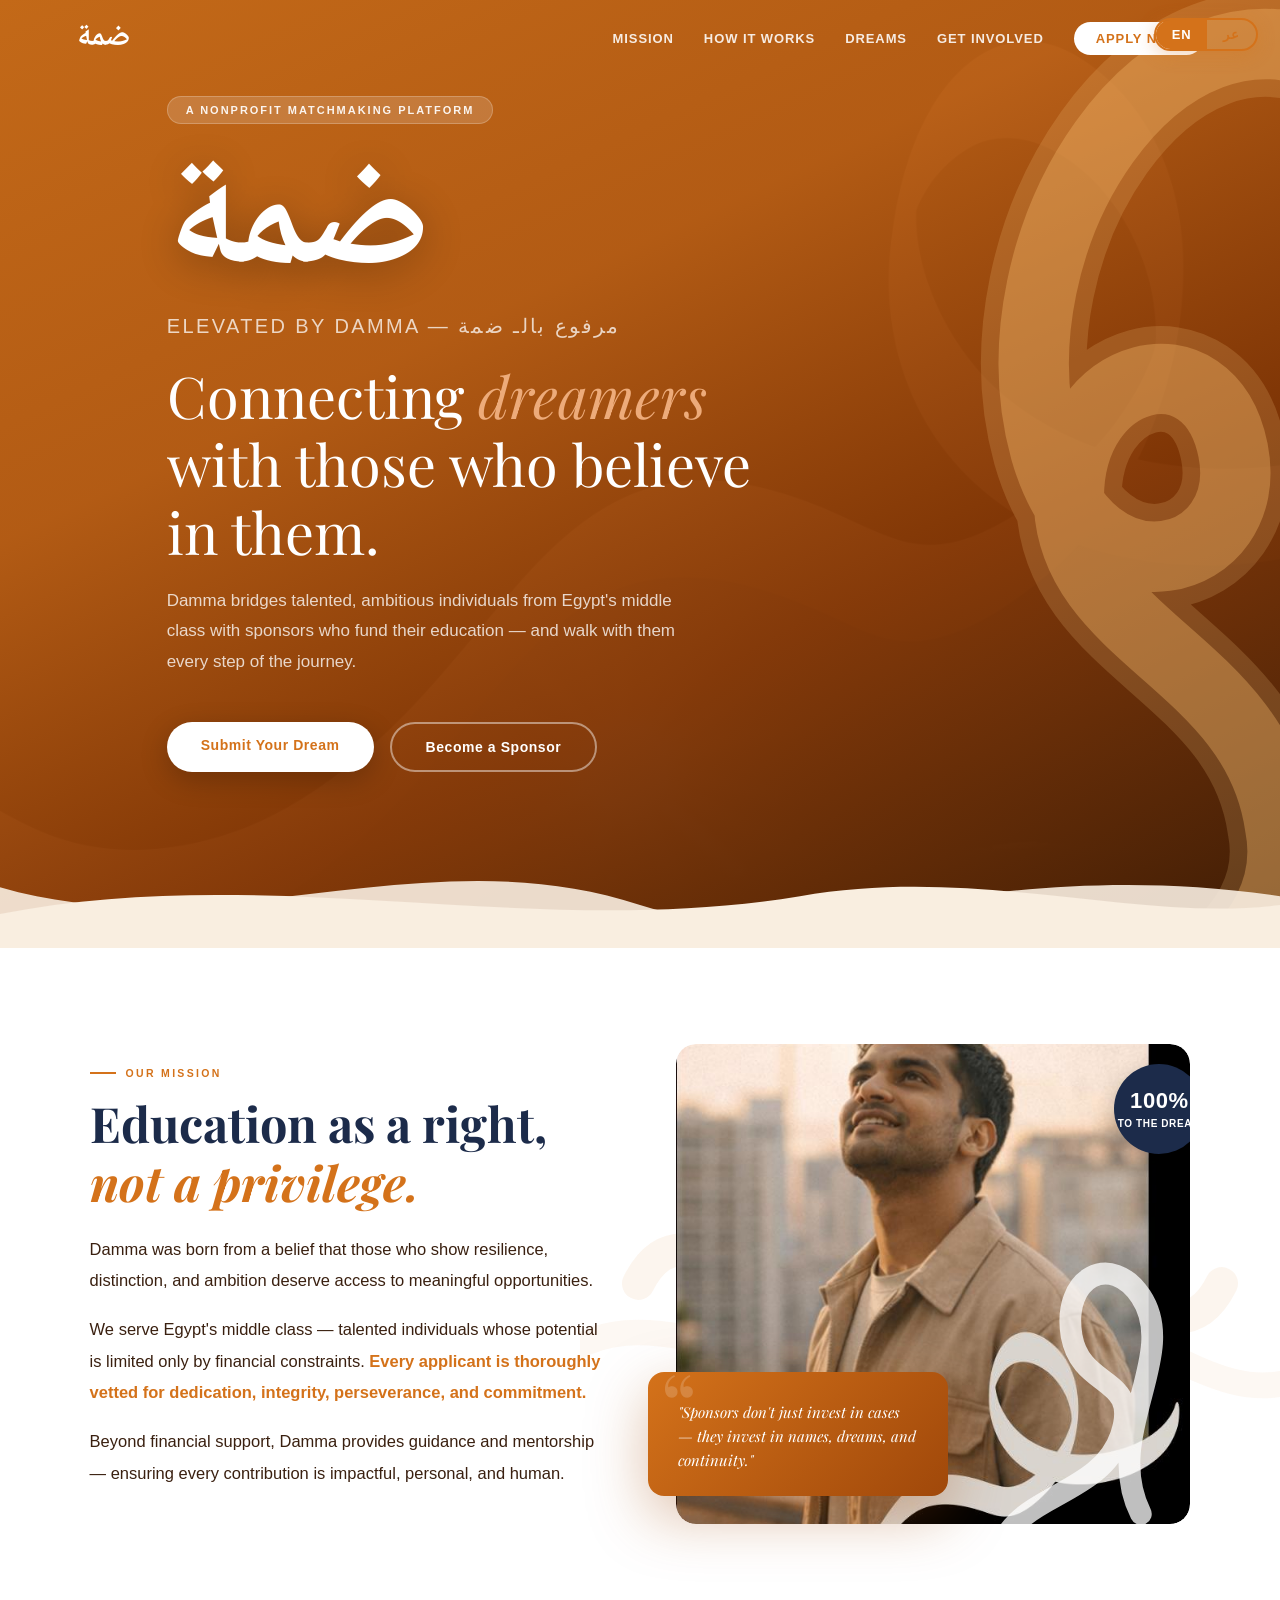
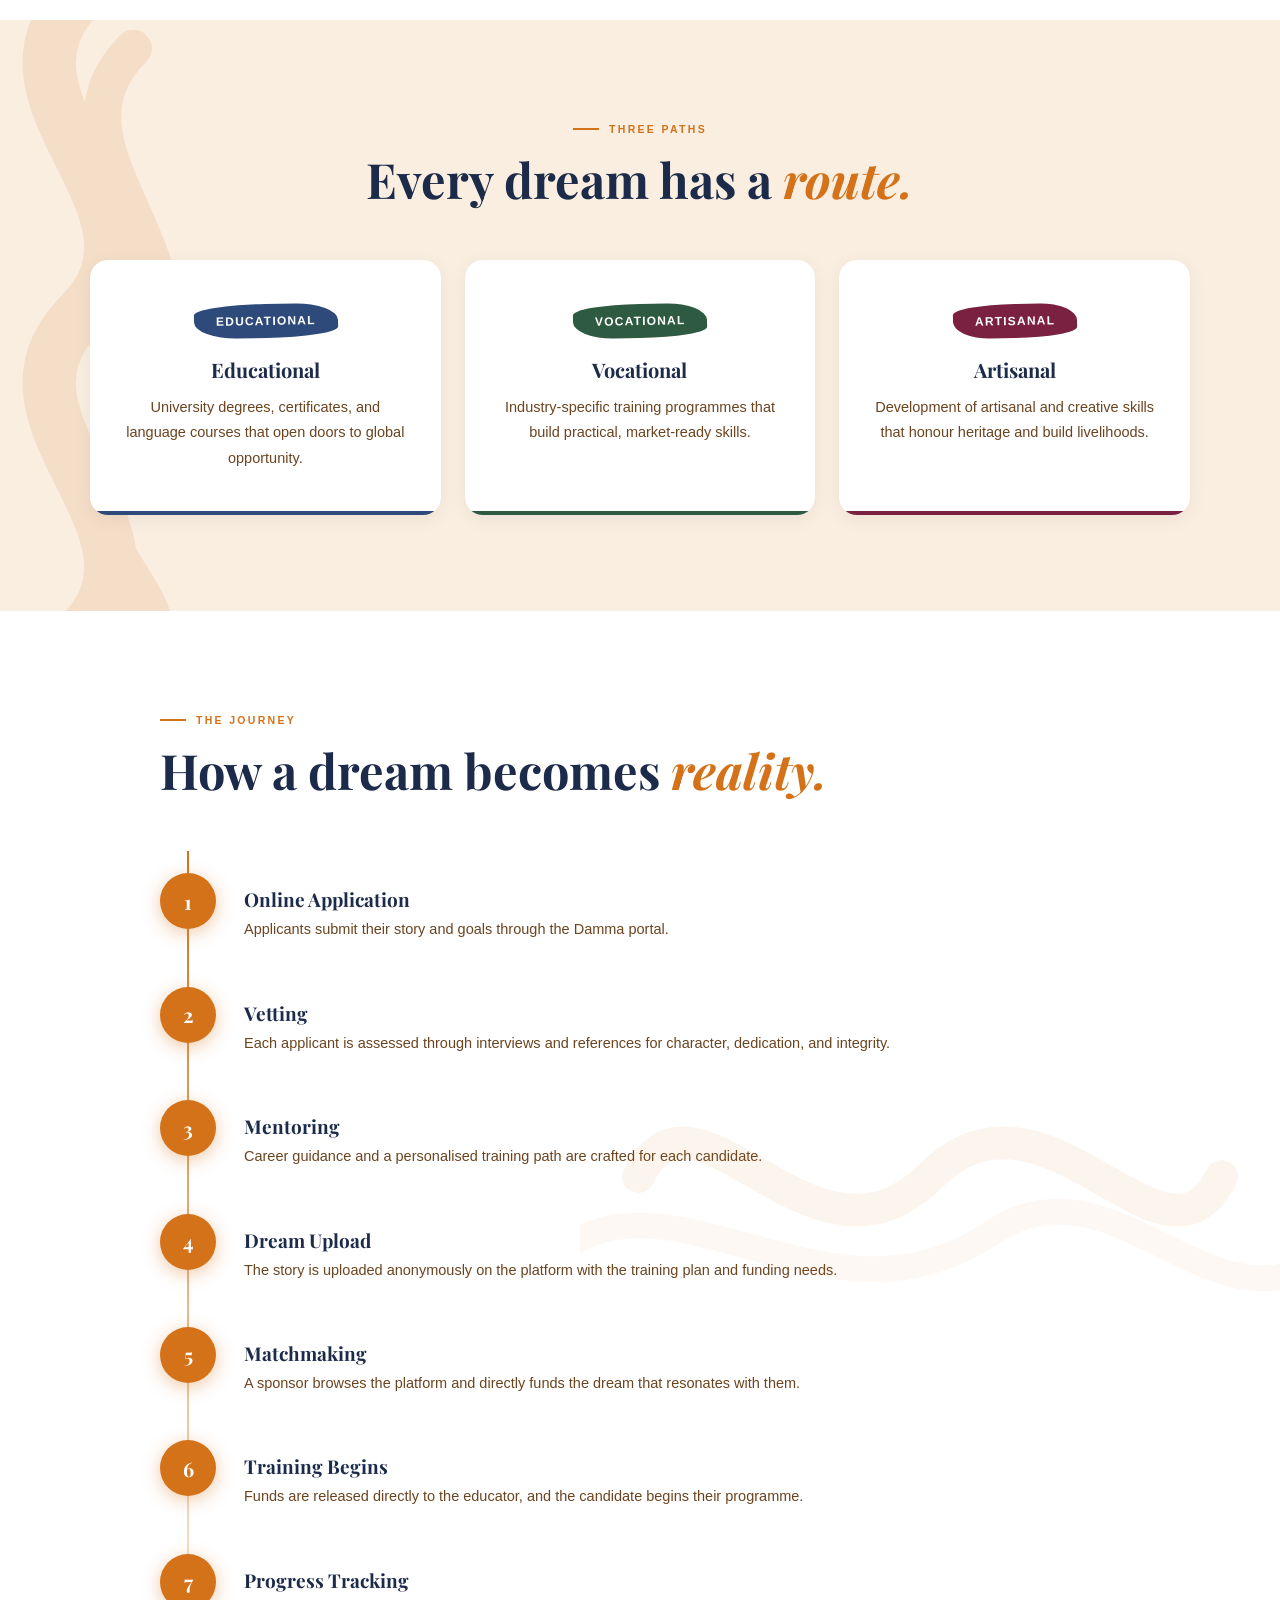
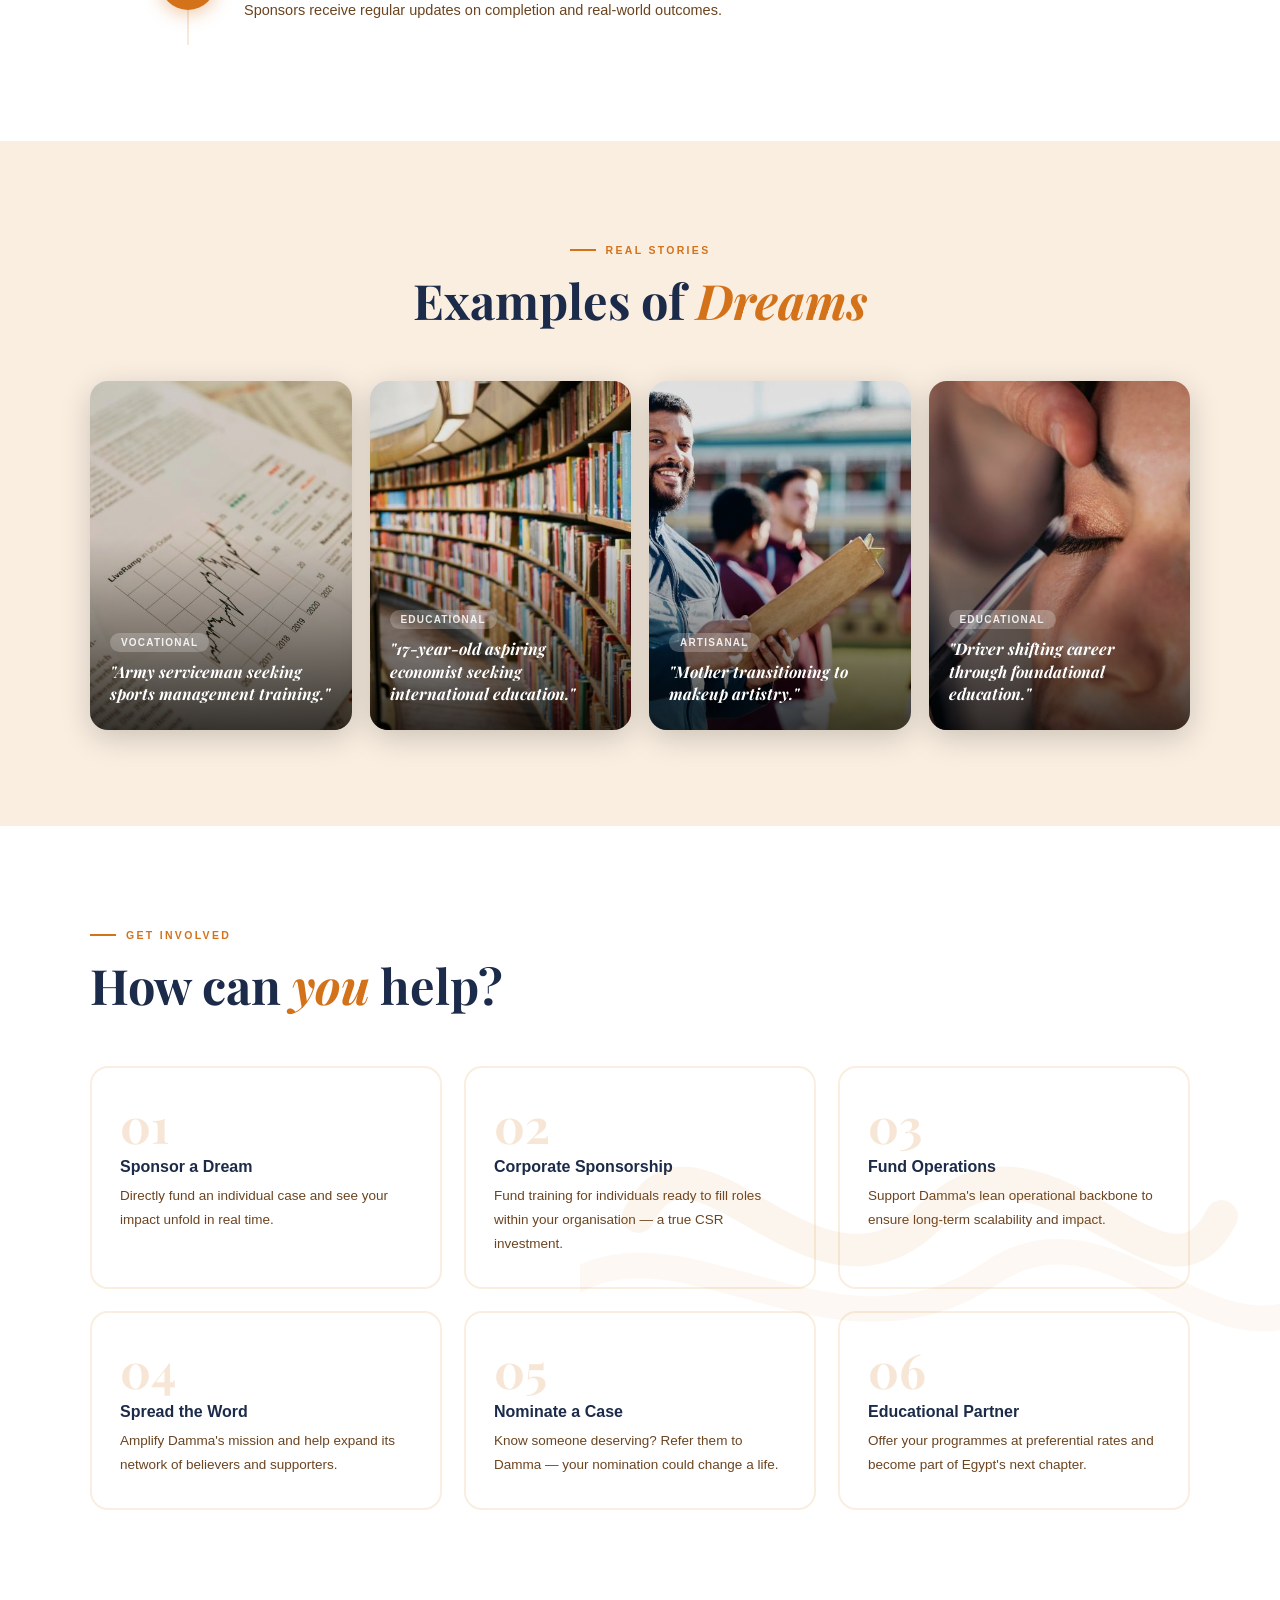
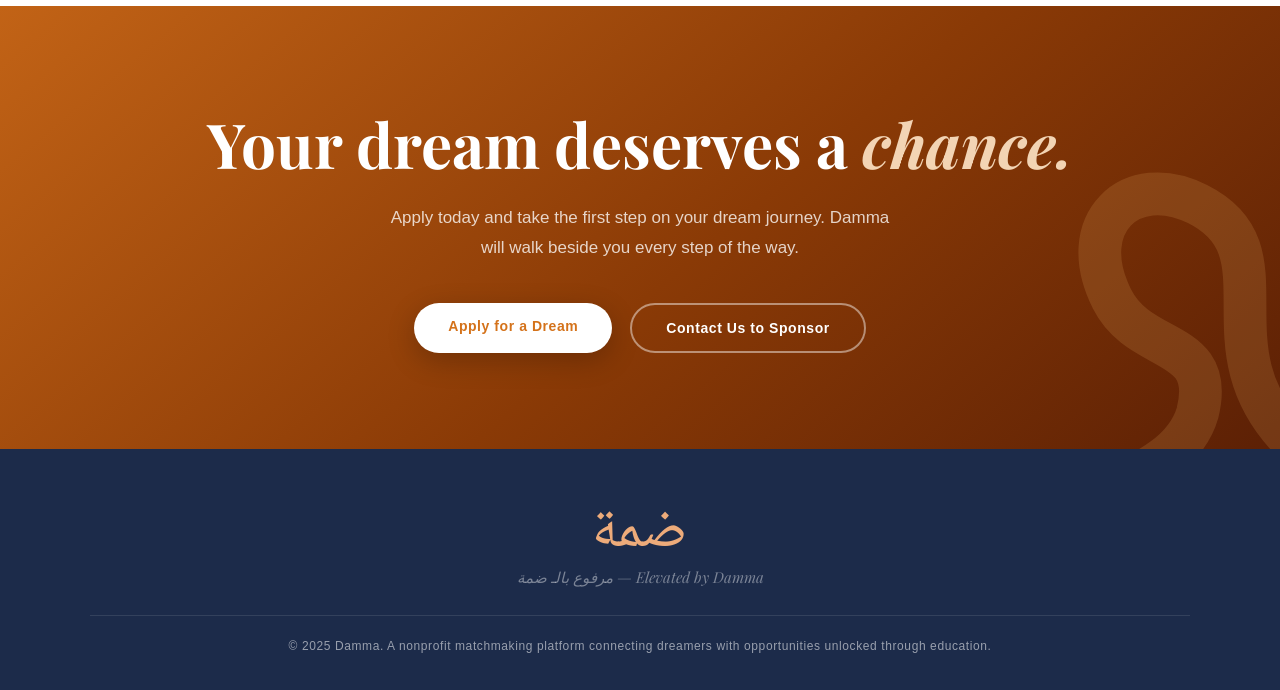
==== index.html @ e9fe511a "draft static website" ====
<!DOCTYPE html>
<html lang="en" dir="ltr">
<head>
<meta charset="UTF-8">
<meta name="viewport" content="width=device-width, initial-scale=1.0">
<title>Damma | ضمة</title>
<link rel="preconnect" href="https://fonts.googleapis.com">
<link href="https://fonts.googleapis.com/css2?family=Candara:wght@400;700&family=Corbel:wght@300;400;700&family=Noto+Naskh+Arabic:wght@400;600;700&family=Playfair+Display:ital,wght@0,400;0,700;1,400&display=swap" rel="stylesheet">
<style>
/* ── BRAND TOKENS ── */
:root {
  --orange:        #D4721A;
  --orange-mid:    #C26316;
  --orange-deep:   #A0480A;
  --orange-light:  #E8956A;
  --orange-tint:   #EDAB7A;
  --cream-bg:      #F9EEE0;   /* exact deck interior bg */
  --cream-light:   #FDF6EC;
  --navy:          #1C2B4A;
  --brown-dark:    #5C2D0A;
  --text-dark:     #3A2010;
  --text-mid:      #6B4420;
  --text-light:    #A07050;
  --white:         #FFFFFF;
  --squiggle-bg:   rgba(212,114,26,0.13);
}

* { margin:0; padding:0; box-sizing:border-box; }
html { scroll-behavior:smooth; }

body {
  font-family: 'Corbel', 'Segoe UI', sans-serif;
  background: var(--cream-bg);
  color: var(--text-dark);
  overflow-x: hidden;
}
body.ar { font-family: 'Noto Naskh Arabic', serif; direction: rtl; }

/* ── SCROLL BAR ── */
.scroll-bar {
  position:fixed; top:0; left:0; height:3px;
  background: var(--orange); z-index:9999; transition:width .1s;
}

/* ── LANG TOGGLE ── */
.lang-toggle {
  position:fixed; top:18px; right:22px; z-index:1000;
  display:flex; border-radius:30px; overflow:hidden;
  border:2px solid var(--orange);
  box-shadow:0 4px 18px rgba(212,114,26,.3);
}
.lang-toggle button {
  padding:7px 16px; border:none; background:transparent;
  color:var(--orange); font-family:'Corbel',sans-serif;
  font-size:13px; font-weight:700; cursor:pointer; transition:all .25s;
  letter-spacing:.06em;
}
.lang-toggle button.active { background:var(--orange); color:#fff; }

/* ── NAV ── */
nav {
  position:fixed; top:0; left:0; right:0; z-index:900;
  padding:22px 6%; display:flex; align-items:center;
  justify-content:space-between; transition:all .4s;
}
nav.scrolled {
  background:rgba(249,238,224,.96); backdrop-filter:blur(12px);
  box-shadow:0 2px 28px rgba(212,114,26,.14); padding:13px 6%;
}
.nav-logo {
  font-family:'Noto Naskh Arabic', serif;
  font-size:32px; font-weight:700;
  color:#fff; text-decoration:none; transition:color .35s; line-height:1;
}
nav.scrolled .nav-logo { color:var(--orange); }
.nav-links { display:flex; gap:30px; list-style:none; align-items:center; }
.nav-links a {
  color:rgba(255,255,255,.88); text-decoration:none;
  font-size:13px; font-weight:700; letter-spacing:.07em;
  text-transform:uppercase; transition:color .25s;
  font-family:'Corbel', sans-serif;
}
nav.scrolled .nav-links a { color:var(--text-dark); }
.nav-links a:hover { color:var(--orange-tint); }
nav.scrolled .nav-links a:hover { color:var(--orange); }
.nav-cta {
  background:#fff !important; color:var(--orange) !important;
  padding:9px 22px; border-radius:30px; font-weight:700 !important;
}
.nav-cta:hover, nav.scrolled .nav-cta {
  background:var(--orange) !important; color:#fff !important;
}

/* ── HERO ── */
.hero {
  min-height:100vh; position:relative;
  display:flex; align-items:center; overflow:hidden;
}
.hero-bg {
  position:absolute; inset:0;
  background-size:cover; background-position:center;
  filter:brightness(.35) saturate(.6);
}
/* The big orange overlay matching slide 1 */
.hero-orange-wash {
  position:absolute; inset:0;
  background:linear-gradient(155deg, #D4721A 0%, #C26316 35%, #8A3A06 65%, #3D1A02 100%);
  opacity:.92;
}
/* Squiggle SVG overlay top-right like deck slide 1 */
.hero-squiggle {
  position:absolute; top:0; right:0;
  width:55%; height:100%; pointer-events:none; opacity:.7;
}
/* Bottom wave transition */
.hero-wave {
  position:absolute; bottom:-2px; left:0; right:0;
  pointer-events:none;
}
.hero-wave svg { display:block; width:100%; }

.hero-content {
  position:relative; z-index:3;
  padding:0 7% 80px; max-width:760px;
  animation:fadeUp .9s ease both;
}
.hero-pill {
  display:inline-block;
  background:rgba(255,255,255,.16); backdrop-filter:blur(8px);
  color:rgba(255,255,255,.92); padding:7px 18px;
  border-radius:30px; font-size:11px; font-weight:700;
  letter-spacing:.18em; text-transform:uppercase;
  margin-bottom:28px; border:1px solid rgba(255,255,255,.22);
  font-family:'Corbel', sans-serif;
}
.hero-logo-arabic {
  font-family:'Noto Naskh Arabic', serif;
  font-size:clamp(90px, 14vw, 160px);
  font-weight:700; color:#fff;
  line-height:.95; display:block; margin-bottom:10px;
  text-shadow:0 8px 40px rgba(0,0,0,.3);
  letter-spacing:-.01em;
}
.hero-tagline {
  font-family:'Corbel', 'Segoe UI', sans-serif;
  font-size:clamp(15px, 2vw, 20px);
  color:rgba(255,255,255,.75); font-weight:300;
  letter-spacing:.12em; text-transform:uppercase;
  margin-bottom:24px; display:block;
}
.hero h1 {
  font-family:'Playfair Display', serif;
  font-size:clamp(30px, 4.5vw, 58px);
  color:#fff; line-height:1.18; margin-bottom:20px;
  font-weight:400;
}
.hero h1 em { font-style:italic; color:var(--orange-tint); }
.hero p {
  font-size:17px; color:rgba(255,255,255,.78);
  line-height:1.8; max-width:540px; margin-bottom:44px; font-weight:300;
}
.hero-btns { display:flex; gap:16px; flex-wrap:wrap; }
.btn-solid {
  background:#fff; color:var(--orange);
  padding:15px 34px; border-radius:50px; font-weight:700;
  font-size:14px; text-decoration:none; transition:all .3s;
  letter-spacing:.04em; box-shadow:0 8px 28px rgba(0,0,0,.22);
  font-family:'Corbel', sans-serif;
}
.btn-solid:hover { transform:translateY(-3px); box-shadow:0 14px 36px rgba(0,0,0,.3); }
.btn-ghost {
  background:transparent; color:#fff;
  padding:15px 34px; border-radius:50px; font-weight:600;
  font-size:14px; text-decoration:none;
  border:2px solid rgba(255,255,255,.45); transition:all .3s;
  letter-spacing:.04em; font-family:'Corbel', sans-serif;
}
.btn-ghost:hover { background:rgba(255,255,255,.12); border-color:#fff; transform:translateY(-3px); }

/* ── SECTION SHARED ── */
section { padding:96px 7%; }
.section-eyebrow {
  display:inline-flex; align-items:center; gap:10px;
  color:var(--orange); font-size:10.5px; font-weight:700;
  letter-spacing:.22em; text-transform:uppercase; margin-bottom:14px;
  font-family:'Corbel', sans-serif;
}
.section-eyebrow::before {
  content:''; display:inline-block; width:26px; height:2px;
  background:var(--orange); flex-shrink:0;
}
body.ar .section-eyebrow::before { order:1; }
h2.sec-title {
  font-family:'Playfair Display', serif;
  font-size:clamp(30px, 3.8vw, 50px);
  color:var(--navy); line-height:1.22; margin-bottom:22px; font-weight:700;
}
h2.sec-title em { font-style:italic; color:var(--orange); }

/* Squiggle background pattern for white sections */
.squiggle-bg {
  position:relative; overflow:hidden;
}
.squiggle-bg::after {
  content:''; position:absolute; inset:0; pointer-events:none;
  background-image: url("data:image/svg+xml,%3Csvg xmlns='http://www.w3.org/2000/svg' width='600' height='400' viewBox='0 0 600 400'%3E%3Cpath d='M50,200 C100,100 200,300 300,200 C400,100 500,300 550,200' stroke='%23D4721A' stroke-width='28' fill='none' stroke-linecap='round' opacity='0.07'/%3E%3Cpath d='M-50,300 C50,150 200,350 350,250 C450,180 530,320 620,280' stroke='%23D4721A' stroke-width='22' fill='none' stroke-linecap='round' opacity='0.05'/%3E%3C/svg%3E");
  background-size:700px; background-repeat:no-repeat; background-position:right center;
}

/* ── MISSION ── */
.mission { background:#fff; }
.mission-inner {
  display:grid; grid-template-columns:1fr 1fr;
  gap:72px; align-items:center; max-width:1200px; margin:0 auto;
  position:relative; z-index:1;
}
.mission-text p {
  font-size:16.5px; line-height:1.9;
  color:var(--text-dark); margin-bottom:18px; font-weight:300;
}
.mission-text p strong { color:var(--orange); font-weight:700; }
/* Image side with squiggle decoration */
.mission-img-wrap {
  position:relative; border-radius:20px; overflow:hidden;
}
.mission-img-wrap img {
  width:100%; height:480px; object-fit:cover; display:block;
  border-radius:20px;
}
.mission-squiggle-overlay {
  position:absolute; bottom:-10px; right:-10px;
  width:50%; pointer-events:none;
}
.quote-card {
  position:absolute; bottom:28px; left:-28px;
  background:linear-gradient(135deg, var(--orange) 0%, var(--orange-deep) 100%);
  border-radius:16px; padding:28px 30px 24px;
  max-width:300px; box-shadow:0 20px 60px rgba(160,72,10,.35);
}
.quote-card::before {
  content:'\201C'; font-family:'Playfair Display',serif;
  font-size:90px; color:rgba(255,255,255,.18);
  position:absolute; top:-14px; left:12px; line-height:1;
}
.quote-card blockquote {
  font-family:'Playfair Display',serif; font-size:15px;
  color:#fff; line-height:1.6; font-style:italic; position:relative; z-index:1;
}
.trust-pill {
  position:absolute; top:20px; right:-14px;
  background:var(--navy); color:#fff;
  border-radius:50%; width:90px; height:90px;
  display:flex; flex-direction:column; align-items:center; justify-content:center;
  font-size:10px; font-weight:700; text-align:center; line-height:1.4;
  letter-spacing:.06em; text-transform:uppercase;
  box-shadow:0 8px 24px rgba(0,0,0,.22);
}
.trust-pill .big { font-size:22px; font-weight:700; font-family:'Corbel',sans-serif; }

/* ── ROUTES ── */
.routes { background:var(--cream-bg); position:relative; overflow:hidden; }
.routes-squiggle-left {
  position:absolute; left:-80px; top:50%; transform:translateY(-50%);
  opacity:.12; pointer-events:none; width:320px;
}
.routes-grid {
  display:grid; grid-template-columns:repeat(3,1fr);
  gap:24px; margin-top:52px; position:relative; z-index:1;
}
.route-card {
  background:#fff; border-radius:18px; padding:44px 32px;
  text-align:center; transition:all .38s; position:relative; overflow:hidden;
  box-shadow:0 4px 20px rgba(0,0,0,.06);
}
.route-card::before {
  content:''; position:absolute; bottom:0; left:0; right:0;
  height:4px; transition:height .35s;
}
.route-card.edu::before { background:#2D4A7A; }
.route-card.voc::before { background:#2D5A40; }
.route-card.art::before { background:#7A2040; }
.route-card:hover { transform:translateY(-7px); box-shadow:0 22px 55px rgba(0,0,0,.1); }
.route-card:hover::before { height:6px; }
/* Paint splash labels like deck */
.route-splash {
  display:inline-block; color:#fff;
  padding:10px 22px 10px; border-radius:50% 30% 50% 30% / 30% 50% 30% 50%;
  font-size:12px; font-weight:700; letter-spacing:.1em; text-transform:uppercase;
  margin-bottom:18px; font-family:'Corbel',sans-serif;
  transform:rotate(-1deg); display:inline-block;
}
.route-card.edu .route-splash { background:#2D4A7A; }
.route-card.voc .route-splash { background:#2D5A40; }
.route-card.art .route-splash { background:#7A2040; }
.route-card h3 {
  font-family:'Playfair Display',serif; font-size:20px;
  font-weight:700; margin-bottom:12px; color:var(--navy);
}
.route-card p { font-size:14.5px; line-height:1.75; color:var(--text-mid); }

/* ── PROCESS ── */
.process { background:#fff; }
.process-inner { max-width:960px; margin:0 auto; }
.steps { margin-top:52px; position:relative; }
.steps::before {
  content:''; position:absolute; left:27px; top:0; bottom:0;
  width:2px;
  background:linear-gradient(to bottom, var(--orange), rgba(212,114,26,.15));
}
body.ar .steps::before { left:auto; right:27px; }
.step { display:flex; gap:28px; align-items:flex-start; padding:22px 0; }
.step-num {
  width:56px; height:56px; border-radius:50%;
  background:var(--orange); color:#fff;
  display:flex; align-items:center; justify-content:center;
  font-family:'Playfair Display',serif; font-size:20px; font-weight:700;
  flex-shrink:0; z-index:1; position:relative;
  box-shadow:0 4px 18px rgba(212,114,26,.38); transition:all .28s;
}
.step:hover .step-num { transform:scale(1.1); background:var(--navy); }
.step-body { padding-top:13px; }
.step-body h4 {
  font-family:'Playfair Display',serif; font-size:19px;
  font-weight:700; color:var(--navy); margin-bottom:5px;
}
.step-body p { font-size:14.5px; color:var(--text-mid); line-height:1.75; }

/* ── DREAMS ── */
.dreams { background:var(--cream-bg); }
.dreams-inner { max-width:1100px; margin:0 auto; }
.dreams-grid {
  display:grid; grid-template-columns:repeat(4,1fr);
  gap:18px; margin-top:52px;
}
.dream-card {
  border-radius:18px; overflow:hidden; position:relative;
  aspect-ratio:3/4; cursor:pointer; transition:transform .38s;
  box-shadow:0 8px 30px rgba(0,0,0,.18);
}
.dream-card:hover { transform:translateY(-6px) scale(1.025); }
.dream-card-img {
  position:absolute; inset:0;
  background-size:cover; background-position:center;
}
.dream-card-overlay {
  position:absolute; inset:0;
  background:linear-gradient(to top, rgba(0,0,0,.75) 0%, rgba(0,0,0,.1) 55%);
}
.dream-card-inner {
  position:absolute; inset:0; padding:24px 20px;
  display:flex; flex-direction:column; justify-content:flex-end; z-index:1;
}
.dream-tag {
  display:inline-block; background:rgba(255,255,255,.22);
  color:rgba(255,255,255,.88); font-size:10px; font-weight:700;
  letter-spacing:.12em; text-transform:uppercase;
  padding:4px 11px; border-radius:20px; margin-bottom:9px;
  font-family:'Corbel',sans-serif; width:fit-content;
}
.dream-card h4 {
  color:#fff; font-family:'Playfair Display',serif;
  font-size:16px; line-height:1.42; font-style:italic;
}

/* ── HELP ── */
.sponsors { background:#fff; }
.sponsors-inner { max-width:1100px; margin:0 auto; }
.help-grid {
  display:grid; grid-template-columns:repeat(3,1fr);
  gap:22px; margin-top:52px;
}
.help-card {
  padding:32px 28px; border-radius:18px;
  border:2px solid var(--cream-bg); transition:all .3s;
}
.help-card:hover {
  border-color:var(--orange-tint);
  background:var(--cream-light); transform:translateY(-4px);
}
.help-num {
  font-family:'Playfair Display',serif; font-size:48px; font-weight:700;
  color:rgba(212,114,26,.18); line-height:1; margin-bottom:10px; transition:color .3s;
}
.help-card:hover .help-num { color:rgba(212,114,26,.35); }
.help-card h4 { font-size:16px; font-weight:700; color:var(--navy); margin-bottom:8px; }
.help-card p { font-size:13.5px; line-height:1.75; color:var(--text-mid); }

/* ── APPLY CTA ── */
.apply-cta {
  background:linear-gradient(140deg, #C26316 0%, #8A3A06 55%, #5C2005 100%);
  padding:96px 7%; text-align:center; position:relative; overflow:hidden;
}
.apply-cta .cta-squiggle {
  position:absolute; bottom:-40px; right:-60px;
  opacity:.18; pointer-events:none; width:380px;
}
.apply-cta h2 {
  font-family:'Playfair Display',serif;
  font-size:clamp(32px, 5vw, 62px); color:#fff; margin-bottom:18px; position:relative;
}
.apply-cta h2 em { font-style:italic; color:rgba(255,230,200,.9); }
.apply-cta p {
  font-size:17px; color:rgba(255,255,255,.78); max-width:520px;
  margin:0 auto 40px; line-height:1.75; font-weight:300; position:relative;
}
.cta-btns { display:flex; gap:18px; justify-content:center; flex-wrap:wrap; position:relative; }

/* ── FOOTER ── */
footer {
  background:var(--navy); color:rgba(255,255,255,.55);
  padding:56px 7% 36px; text-align:center;
}
.footer-logo-ar {
  font-family:'Noto Naskh Arabic',serif; font-size:58px;
  color:var(--orange-tint); display:block; margin-bottom:4px; line-height:1;
}
.footer-sub {
  font-family:'Playfair Display',serif; font-size:15px;
  font-style:italic; color:rgba(255,255,255,.42); margin-bottom:28px;
}
footer hr { border:none; border-top:1px solid rgba(255,255,255,.1); margin:24px 0 20px; }
footer small { font-size:12px; letter-spacing:.05em; }

/* ── FADE IN ── */
.fi { opacity:0; transform:translateY(28px); transition:opacity .7s ease, transform .7s ease; }
.fi.in { opacity:1; transform:translateY(0); }

/* ── ANIMATIONS ── */
@keyframes fadeUp { from { opacity:0; transform:translateY(32px); } to { opacity:1; transform:translateY(0); } }

/* ── ARABIC ── */
body.ar .steps::before { left:auto; right:27px; }
body.ar .section-eyebrow::before { order:1; }
body.ar .quote-card { left:auto; right:-28px; }
body.ar .trust-pill { right:auto; left:-14px; }
body.ar h2.sec-title,
body.ar p,
body.ar .step-body h4,
body.ar .step-body p,
body.ar .help-card h4,
body.ar .help-card p,
body.ar .route-card p,
body.ar .hero p {
  font-family:'Noto Naskh Arabic',serif; line-height:2;
}

/* ── RESPONSIVE ── */
@media(max-width:900px){
  .mission-inner { grid-template-columns:1fr; gap:44px; }
  .routes-grid { grid-template-columns:1fr; }
  .dreams-grid { grid-template-columns:repeat(2,1fr); }
  .help-grid { grid-template-columns:1fr; }
  .nav-links { display:none; }
  .lang-toggle { top:12px; right:12px; }
  .mission-img-wrap img { height:320px; }
  .quote-card { left:0; right:auto; bottom:-10px; }
}
</style>
</head>
<body>

<div class="scroll-bar" id="sb"></div>

<div class="lang-toggle">
  <button class="active" onclick="setLang('en')" id="btn-en">EN</button>
  <button onclick="setLang('ar')" id="btn-ar">عر</button>
</div>

<!-- NAV -->
<nav id="nav">
  <a href="#" class="nav-logo">ضمة</a>
  <ul class="nav-links">
    <li><a href="#mission"  data-en="Mission"      data-ar="رسالتنا">Mission</a></li>
    <li><a href="#process"  data-en="How It Works"  data-ar="كيف يعمل">How It Works</a></li>
    <li><a href="#dreams"   data-en="Dreams"         data-ar="الأحلام">Dreams</a></li>
    <li><a href="#help"     data-en="Get Involved"   data-ar="شارك معنا">Get Involved</a></li>
    <li><a href="#apply" class="nav-cta" data-en="Apply Now" data-ar="تقدم الآن">Apply Now</a></li>
  </ul>
</nav>

<!-- ══════════ HERO ══════════ -->
<section class="hero">
  <div class="hero-bg" id="heroBg"></div>
  <div class="hero-orange-wash"></div>

  <!-- Deck-faithful squiggle: big ribbon looping top-right -->
  <svg class="hero-squiggle" viewBox="0 0 600 800" xmlns="http://www.w3.org/2000/svg" preserveAspectRatio="xMaxYMid meet">
    <!-- Main sweeping ribbon from deck slide 1 -->
    <path d="M650,50 C500,-30 350,200 400,380 C440,520 580,480 560,380 C540,280 420,310 420,420 C420,540 580,560 600,700 C620,800 500,900 300,850"
      stroke="rgba(244,180,100,0.55)" stroke-width="60" fill="none" stroke-linecap="round"/>
    <path d="M650,50 C500,-30 350,200 400,380 C440,520 580,480 560,380 C540,280 420,310 420,420 C420,540 580,560 600,700 C620,800 500,900 300,850"
      stroke="rgba(255,210,140,0.25)" stroke-width="90" fill="none" stroke-linecap="round"/>
  </svg>

  <div class="hero-content">
    <span class="hero-pill" data-en="A Nonprofit Matchmaking Platform" data-ar="منصة غير ربحية للتوافق">A Nonprofit Matchmaking Platform</span>

    <!-- Big dominant Arabic logo -->
    <span class="hero-logo-arabic">ضمة</span>
    <span class="hero-tagline" data-en="Elevated by Damma — مرفوع بالـ ضمة" data-ar="مرفوع بالـ ضمة">Elevated by Damma — مرفوع بالـ ضمة</span>

    <h1 data-en="Connecting <em>dreamers</em> with those who believe in them." data-ar="نربط <em>أصحاب الأحلام</em> بمن يؤمن بهم.">Connecting <em>dreamers</em> with those who believe in them.</h1>
    <p data-en="Damma bridges talented, ambitious individuals from Egypt's middle class with sponsors who fund their education — and walk with them every step of the journey." data-ar="ضمة تجمع الأفراد الموهوبين والطموحين من الطبقة المتوسطة المصرية بالرعاة الذين يدعمون تعليمهم ويسيرون معهم في كل خطوة من رحلتهم.">Damma bridges talented, ambitious individuals from Egypt's middle class with sponsors who fund their education — and walk with them every step of the journey.</p>
    <div class="hero-btns">
      <a href="#apply" class="btn-solid" data-en="Submit Your Dream" data-ar="قدّم حلمك">Submit Your Dream</a>
      <a href="#help"  class="btn-ghost" data-en="Become a Sponsor"  data-ar="كن راعياً">Become a Sponsor</a>
    </div>
  </div>

  <div class="hero-wave">
    <svg viewBox="0 0 1440 130" preserveAspectRatio="none" xmlns="http://www.w3.org/2000/svg">
      <path d="M0,60 C240,130 480,0 720,80 C900,140 1100,20 1440,70 L1440,130 L0,130 Z" fill="#F9EEE0" opacity=".9"/>
      <path d="M0,90 C300,30 600,120 900,70 C1100,35 1280,100 1440,80 L1440,130 L0,130 Z" fill="#F9EEE0"/>
    </svg>
  </div>
</section>

<!-- ══════════ MISSION ══════════ -->
<section class="mission squiggle-bg" id="mission">
  <div class="mission-inner">
    <div class="mission-text fi">
      <span class="section-eyebrow" data-en="Our Mission" data-ar="رسالتنا">Our Mission</span>
      <h2 class="sec-title" data-en="Education as a right,<br><em>not a privilege.</em>" data-ar="التعليم حق،<br><em>ليس امتيازاً.</em>">Education as a right,<br><em>not a privilege.</em></h2>
      <p data-en="Damma was born from a belief that those who show resilience, distinction, and ambition deserve access to meaningful opportunities." data-ar="وُلدت ضمة من الإيمان بأن من يُظهر مرونةً وتميزاً وطموحاً يستحق الوصول إلى فرص حقيقية.">Damma was born from a belief that those who show resilience, distinction, and ambition deserve access to meaningful opportunities.</p>
      <p data-en="We serve Egypt's middle class — talented individuals whose potential is limited only by financial constraints. <strong>Every applicant is thoroughly vetted for dedication, integrity, perseverance, and commitment.</strong>" data-ar="نخدم الطبقة المتوسطة المصرية — أفراد موهوبون لا يحدّ إمكاناتهم سوى القيود المالية. <strong>كل متقدم يخضع لتدقيق شامل في التفاني والنزاهة والمثابرة والالتزام.</strong>">We serve Egypt's middle class — talented individuals whose potential is limited only by financial constraints. <strong>Every applicant is thoroughly vetted for dedication, integrity, perseverance, and commitment.</strong></p>
      <p data-en="Beyond financial support, Damma provides guidance and mentorship — ensuring every contribution is impactful, personal, and human." data-ar="تتجاوز ضمة الدعم المالي لتوفير التوجيه والإرشاد — مما يضمن أن كل مساهمة مؤثرة وشخصية وإنسانية.">Beyond financial support, Damma provides guidance and mentorship — ensuring every contribution is impactful, personal, and human.</p>
    </div>
    <div class="mission-visual fi">
      <div class="mission-img-wrap">
        <img id="missionImg" src="" alt="Empowering Egypt's Middle Class">
        <!-- Squiggle overlay matching deck slide 4 -->
        <svg class="mission-squiggle-overlay" viewBox="0 0 260 300" xmlns="http://www.w3.org/2000/svg">
          <path d="M200,280 C160,200 240,120 200,60 C170,15 120,40 130,100 C140,155 200,140 180,200 C160,260 80,260 60,310"
            stroke="rgba(255,255,255,0.75)" stroke-width="22" fill="none" stroke-linecap="round"/>
        </svg>
        <div class="trust-pill">
          <span class="big">100%</span>
          <span data-en="to the Dream" data-ar="للحلم">to the Dream</span>
        </div>
      </div>
      <div class="quote-card">
        <blockquote data-en='"Sponsors don't just invest in cases — they invest in names, dreams, and continuity."'
                    data-ar='"الرعاة لا يستثمرون في حالات فحسب — بل يستثمرون في أسماء وأحلام واستمرارية."'>"Sponsors don't just invest in cases — they invest in names, dreams, and continuity."</blockquote>
      </div>
    </div>
  </div>
</section>

<!-- ══════════ ROUTES ══════════ -->
<section class="routes" id="routes">
  <!-- Big squiggle left background like slide 6 -->
  <svg class="routes-squiggle-left" viewBox="0 0 300 600" xmlns="http://www.w3.org/2000/svg">
    <path d="M150,0 C50,100 250,200 150,300 C50,400 250,500 150,600" stroke="#D4721A" stroke-width="50" fill="none" stroke-linecap="round"/>
    <path d="M200,50 C100,150 300,250 200,400 C100,520 280,560 200,650" stroke="#D4721A" stroke-width="35" fill="none" stroke-linecap="round"/>
  </svg>
  <div class="routes-inner" style="max-width:1100px;margin:0 auto;">
    <div style="text-align:center" class="fi">
      <span class="section-eyebrow" data-en="Three Paths" data-ar="ثلاثة مسارات">Three Paths</span>
      <h2 class="sec-title" data-en="Every dream has a <em>route.</em>" data-ar="لكل حلم <em>مسار.</em>">Every dream has a <em>route.</em></h2>
    </div>
    <div class="routes-grid">
      <div class="route-card edu fi">
        <span class="route-splash" data-en="EDUCATIONAL" data-ar="تعليمي">EDUCATIONAL</span>
        <h3 data-en="Educational" data-ar="تعليمي">Educational</h3>
        <p data-en="University degrees, certificates, and language courses that open doors to global opportunity." data-ar="درجات جامعية وشهادات ودورات لغوية تفتح أبواب الفرص العالمية.">University degrees, certificates, and language courses that open doors to global opportunity.</p>
      </div>
      <div class="route-card voc fi">
        <span class="route-splash" data-en="VOCATIONAL" data-ar="مهني">VOCATIONAL</span>
        <h3 data-en="Vocational" data-ar="مهني">Vocational</h3>
        <p data-en="Industry-specific training programmes that build practical, market-ready skills." data-ar="برامج تدريبية متخصصة تبني مهارات عملية جاهزة لسوق العمل.">Industry-specific training programmes that build practical, market-ready skills.</p>
      </div>
      <div class="route-card art fi">
        <span class="route-splash" data-en="ARTISANAL" data-ar="حرفي">ARTISANAL</span>
        <h3 data-en="Artisanal" data-ar="حرفي">Artisanal</h3>
        <p data-en="Development of artisanal and creative skills that honour heritage and build livelihoods." data-ar="تنمية المهارات الحرفية والإبداعية التي تُعزز التراث وتبني سبل العيش.">Development of artisanal and creative skills that honour heritage and build livelihoods.</p>
      </div>
    </div>
  </div>
</section>

<!-- ══════════ PROCESS ══════════ -->
<section class="process squiggle-bg" id="process">
  <div class="process-inner">
    <div class="fi">
      <span class="section-eyebrow" data-en="The Journey" data-ar="الرحلة">The Journey</span>
      <h2 class="sec-title" data-en="How a dream becomes <em>reality.</em>" data-ar="كيف يصبح الحلم <em>حقيقةً.</em>">How a dream becomes <em>reality.</em></h2>
    </div>
    <div class="steps">
      <div class="step fi"><div class="step-num">1</div><div class="step-body"><h4 data-en="Online Application" data-ar="التقديم الإلكتروني">Online Application</h4><p data-en="Applicants submit their story and goals through the Damma portal." data-ar="يقدّم المتقدمون قصتهم وأهدافهم عبر بوابة ضمة.">Applicants submit their story and goals through the Damma portal.</p></div></div>
      <div class="step fi"><div class="step-num">2</div><div class="step-body"><h4 data-en="Vetting" data-ar="الفحص والتدقيق">Vetting</h4><p data-en="Each applicant is assessed through interviews and references for character, dedication, and integrity." data-ar="يُقيَّم كل متقدم من خلال مقابلات ومراجع للشخصية والتفاني والنزاهة.">Each applicant is assessed through interviews and references for character, dedication, and integrity.</p></div></div>
      <div class="step fi"><div class="step-num">3</div><div class="step-body"><h4 data-en="Mentoring" data-ar="الإرشاد والتوجيه">Mentoring</h4><p data-en="Career guidance and a personalised training path are crafted for each candidate." data-ar="يُوضع توجيه مهني ومسار تدريبي مخصص لكل مرشح.">Career guidance and a personalised training path are crafted for each candidate.</p></div></div>
      <div class="step fi"><div class="step-num">4</div><div class="step-body"><h4 data-en="Dream Upload" data-ar="رفع الحلم">Dream Upload</h4><p data-en="The story is uploaded anonymously on the platform with the training plan and funding needs." data-ar="تُرفع القصة بشكل مجهول على المنصة مع خطة التدريب واحتياجات التمويل.">The story is uploaded anonymously on the platform with the training plan and funding needs.</p></div></div>
      <div class="step fi"><div class="step-num">5</div><div class="step-body"><h4 data-en="Matchmaking" data-ar="التوافق">Matchmaking</h4><p data-en="A sponsor browses the platform and directly funds the dream that resonates with them." data-ar="يتصفح الراعي المنصة ويموّل مباشرةً الحلم الذي يلمس قلبه.">A sponsor browses the platform and directly funds the dream that resonates with them.</p></div></div>
      <div class="step fi"><div class="step-num">6</div><div class="step-body"><h4 data-en="Training Begins" data-ar="بدء التدريب">Training Begins</h4><p data-en="Funds are released directly to the educator, and the candidate begins their programme." data-ar="تُحوَّل الأموال مباشرةً إلى المعلم، ويبدأ المرشح برنامجه.">Funds are released directly to the educator, and the candidate begins their programme.</p></div></div>
      <div class="step fi"><div class="step-num">7</div><div class="step-body"><h4 data-en="Progress Tracking" data-ar="متابعة التقدم">Progress Tracking</h4><p data-en="Sponsors receive regular updates on completion and real-world outcomes." data-ar="يتلقى الرعاة تحديثات منتظمة حول الإنجاز والنتائج الفعلية.">Sponsors receive regular updates on completion and real-world outcomes.</p></div></div>
    </div>
  </div>
</section>

<!-- ══════════ DREAMS ══════════ -->
<section class="dreams" id="dreams">
  <div class="dreams-inner">
    <div style="text-align:center" class="fi">
      <span class="section-eyebrow" data-en="Real Stories" data-ar="قصص حقيقية">Real Stories</span>
      <h2 class="sec-title" data-en="Examples of <em>Dreams</em>" data-ar="أمثلة على <em>الأحلام</em>">Examples of <em>Dreams</em></h2>
    </div>
    <div class="dreams-grid">
      <div class="dream-card fi">
        <div class="dream-card-img" id="dream1img"></div>
        <div class="dream-card-overlay"></div>
        <div class="dream-card-inner">
          <span class="dream-tag" data-en="Vocational" data-ar="مهني">Vocational</span>
          <h4 data-en='"Army serviceman seeking sports management training."' data-ar='"عسكري يسعى للحصول على تدريب في إدارة الرياضة."'>"Army serviceman seeking sports management training."</h4>
        </div>
      </div>
      <div class="dream-card fi">
        <div class="dream-card-img" id="dream2img"></div>
        <div class="dream-card-overlay"></div>
        <div class="dream-card-inner">
          <span class="dream-tag" data-en="Educational" data-ar="تعليمي">Educational</span>
          <h4 data-en='"17-year-old aspiring economist seeking international education."' data-ar='"طالب يبلغ 17 عاماً يطمح لأن يصبح اقتصادياً."'>"17-year-old aspiring economist seeking international education."</h4>
        </div>
      </div>
      <div class="dream-card fi">
        <div class="dream-card-img" id="dream3img"></div>
        <div class="dream-card-overlay"></div>
        <div class="dream-card-inner">
          <span class="dream-tag" data-en="Artisanal" data-ar="حرفي">Artisanal</span>
          <h4 data-en='"Mother transitioning to makeup artistry."' data-ar='"أم تسعى للانتقال إلى مجال فن المكياج."'>"Mother transitioning to makeup artistry."</h4>
        </div>
      </div>
      <div class="dream-card fi">
        <div class="dream-card-img" id="dream4img"></div>
        <div class="dream-card-overlay"></div>
        <div class="dream-card-inner">
          <span class="dream-tag" data-en="Educational" data-ar="تعليمي">Educational</span>
          <h4 data-en='"Driver shifting career through foundational education."' data-ar='"سائق يغيّر مساره المهني من خلال التعليم الأساسي."'>"Driver shifting career through foundational education."</h4>
        </div>
      </div>
    </div>
  </div>
</section>

<!-- ══════════ HELP ══════════ -->
<section class="sponsors squiggle-bg" id="help">
  <div class="sponsors-inner">
    <div class="fi">
      <span class="section-eyebrow" data-en="Get Involved" data-ar="شارك معنا">Get Involved</span>
      <h2 class="sec-title" data-en="How can <em>you</em> help?" data-ar="كيف يمكنك <em>المساعدة؟</em>">How can <em>you</em> help?</h2>
    </div>
    <div class="help-grid">
      <div class="help-card fi"><div class="help-num">01</div><h4 data-en="Sponsor a Dream" data-ar="ارعَ حلماً">Sponsor a Dream</h4><p data-en="Directly fund an individual case and see your impact unfold in real time." data-ar="موّل مباشرةً حالة فردية وشاهد أثرك يتجلى في الوقت الفعلي.">Directly fund an individual case and see your impact unfold in real time.</p></div>
      <div class="help-card fi"><div class="help-num">02</div><h4 data-en="Corporate Sponsorship" data-ar="رعاية مؤسسية">Corporate Sponsorship</h4><p data-en="Fund training for individuals ready to fill roles within your organisation — a true CSR investment." data-ar="موّل تدريب أفراد مستعدين لشغل أدوار في مؤسستك — استثمار حقيقي في المسؤولية الاجتماعية.">Fund training for individuals ready to fill roles within your organisation — a true CSR investment.</p></div>
      <div class="help-card fi"><div class="help-num">03</div><h4 data-en="Fund Operations" data-ar="دعم العمليات">Fund Operations</h4><p data-en="Support Damma's lean operational backbone to ensure long-term scalability and impact." data-ar="ادعم الهيكل التشغيلي المُحكم لضمة لضمان الاستدامة والتأثير طويل الأمد.">Support Damma's lean operational backbone to ensure long-term scalability and impact.</p></div>
      <div class="help-card fi"><div class="help-num">04</div><h4 data-en="Spread the Word" data-ar="انشر الكلمة">Spread the Word</h4><p data-en="Amplify Damma's mission and help expand its network of believers and supporters." data-ar="وسّع نطاق رسالة ضمة وساعد في توسيع شبكة المؤمنين بها والداعمين لها.">Amplify Damma's mission and help expand its network of believers and supporters.</p></div>
      <div class="help-card fi"><div class="help-num">05</div><h4 data-en="Nominate a Case" data-ar="رشّح حالة">Nominate a Case</h4><p data-en="Know someone deserving? Refer them to Damma — your nomination could change a life." data-ar="تعرف شخصاً يستحق؟ رشّحه لضمة — ترشيحك قد يغيّر حياته.">Know someone deserving? Refer them to Damma — your nomination could change a life.</p></div>
      <div class="help-card fi"><div class="help-num">06</div><h4 data-en="Educational Partner" data-ar="شريك تعليمي">Educational Partner</h4><p data-en="Offer your programmes at preferential rates and become part of Egypt's next chapter." data-ar="قدّم برامجك بأسعار تفضيلية وكن جزءاً من الفصل القادم من مسيرة مصر.">Offer your programmes at preferential rates and become part of Egypt's next chapter.</p></div>
    </div>
  </div>
</section>

<!-- ══════════ APPLY CTA ══════════ -->
<section class="apply-cta" id="apply">
  <!-- Squiggle bottom-right like slide 13 -->
  <svg class="cta-squiggle" viewBox="0 0 400 400" xmlns="http://www.w3.org/2000/svg">
    <path d="M350,350 C250,250 350,150 250,100 C180,65 120,120 160,200 C190,260 270,240 250,320 C230,390 120,400 80,450" stroke="rgba(255,200,120,0.8)" stroke-width="45" fill="none" stroke-linecap="round"/>
  </svg>
  <h2 class="fi" data-en="Your dream deserves a <em>chance.</em>" data-ar="حلمك يستحق <em>فرصة.</em>">Your dream deserves a <em>chance.</em></h2>
  <p class="fi" data-en="Apply today and take the first step on your dream journey. Damma will walk beside you every step of the way." data-ar="تقدّم اليوم واخطُ الخطوة الأولى في رحلة حلمك. ستسير ضمة إلى جانبك في كل خطوة.">Apply today and take the first step on your dream journey. Damma will walk beside you every step of the way.</p>
  <div class="cta-btns fi">
    <a href="mailto:apply@damma.org" class="btn-solid" data-en="Apply for a Dream" data-ar="تقدّم لحلم">Apply for a Dream</a>
    <a href="mailto:sponsor@damma.org" class="btn-ghost" data-en="Contact Us to Sponsor" data-ar="تواصل معنا للرعاية">Contact Us to Sponsor</a>
  </div>
</section>

<!-- FOOTER -->
<footer>
  <span class="footer-logo-ar">ضمة</span>
  <div class="footer-sub" data-en="مرفوع بالـ ضمة — Elevated by Damma" data-ar="مرفوع بالـ ضمة">مرفوع بالـ ضمة — Elevated by Damma</div>
  <hr>
  <small data-en="© 2025 Damma. A nonprofit matchmaking platform connecting dreamers with opportunities unlocked through education." data-ar="© 2025 ضمة. منصة غير ربحية لتوافق الأحلام مع فرص التعليم.">© 2025 Damma. A nonprofit matchmaking platform connecting dreamers with opportunities unlocked through education.</small>
</footer>

<script>
// ── IMAGES (embedded from deck) ──
const IMGS = {"hero_bg": "[data-uri]", "mission": "[data-uri]", "people": "[data-uri]", "journey": "[data-uri]", "help": "[data-uri]", "dream1": "[data-uri]", "dream2": "[data-uri]", "dream3": "[data-uri]", "dream4": "[data-uri]"};

// Inject images
window.addEventListener('DOMContentLoaded', () => {
  document.getElementById('heroBg').style.backgroundImage = `url(${IMGS.hero_bg})`;
  document.getElementById('missionImg').src = IMGS.mission;
  document.getElementById('dream1img').style.backgroundImage = `url(${IMGS.dream1})`;
  document.getElementById('dream2img').style.backgroundImage = `url(${IMGS.dream2})`;
  document.getElementById('dream3img').style.backgroundImage = `url(${IMGS.dream3})`;
  document.getElementById('dream4img').style.backgroundImage = `url(${IMGS.dream4})`;
});

// ── SCROLL ──
window.addEventListener('scroll', () => {
  const nav = document.getElementById('nav');
  if (window.scrollY > 55) nav.classList.add('scrolled');
  else nav.classList.remove('scrolled');
  const pct = (window.scrollY / (document.body.scrollHeight - window.innerHeight)) * 100;
  document.getElementById('sb').style.width = pct + '%';
});

// ── FADE IN ──
const obs = new IntersectionObserver(entries => {
  entries.forEach(e => { if (e.isIntersecting) { setTimeout(() => e.target.classList.add('in'), 80); } });
}, { threshold: 0.1 });
document.querySelectorAll('.fi').forEach(el => obs.observe(el));

// ── LANGUAGE ──
let lang = 'en';
function setLang(l) {
  lang = l;
  document.getElementById('btn-en').classList.toggle('active', l === 'en');
  document.getElementById('btn-ar').classList.toggle('active', l === 'ar');
  const body = document.body;
  if (l === 'ar') { body.classList.add('ar'); body.setAttribute('dir','rtl'); }
  else             { body.classList.remove('ar'); body.setAttribute('dir','ltr'); }
  document.querySelectorAll('[data-' + l + ']').forEach(el => {
    const t = el.getAttribute('data-' + l);
    if (t) el.innerHTML = t;
  });
}
</script>
</body>
</html>
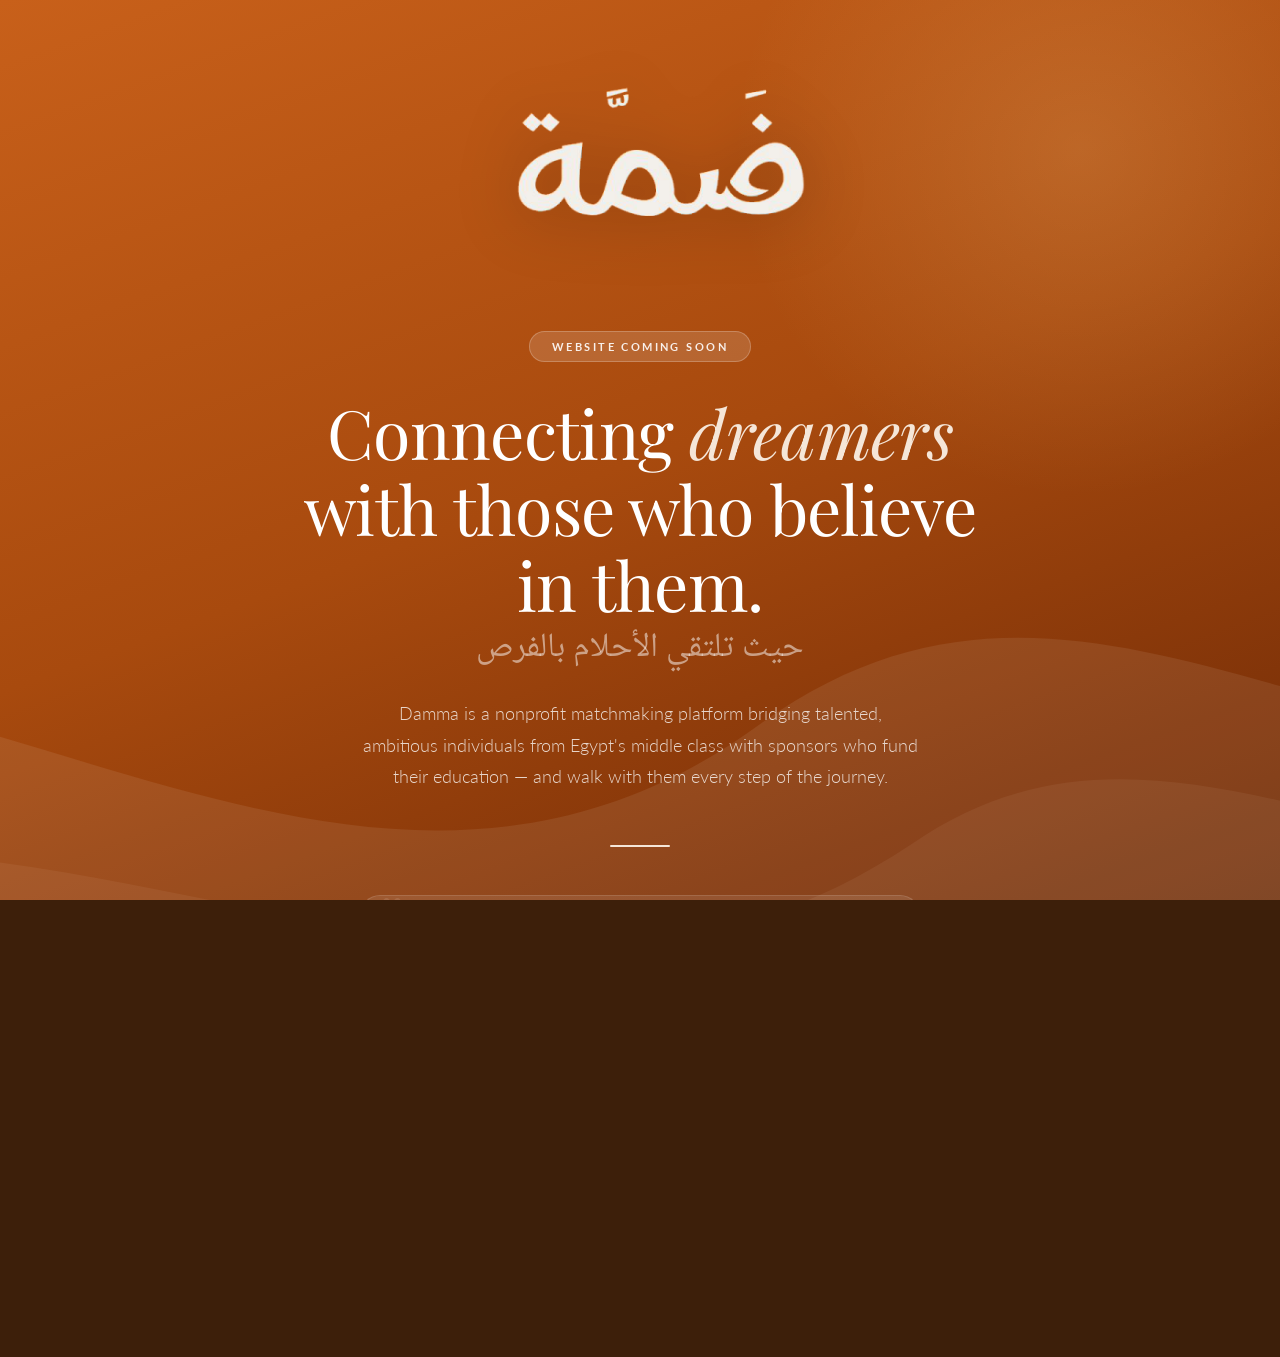
==== commit 2784343c: "Update index.html change landing page to teaser" ====
--- a/index.html
+++ b/index.html
@@ -1,729 +1,520 @@
 <!DOCTYPE html>
-<html lang="en" dir="ltr">
+<html lang="en">
 <head>
 <meta charset="UTF-8">
 <meta name="viewport" content="width=device-width, initial-scale=1.0">
-<title>Damma | ضمة</title>
+<title>Damma | ضمة — Coming Soon</title>
 <link rel="preconnect" href="https://fonts.googleapis.com">
-<link href="https://fonts.googleapis.com/css2?family=Candara:wght@400;700&family=Corbel:wght@300;400;700&family=Noto+Naskh+Arabic:wght@400;600;700&family=Playfair+Display:ital,wght@0,400;0,700;1,400&display=swap" rel="stylesheet">
+<link href="https://fonts.googleapis.com/css2?family=Playfair+Display:ital,wght@0,400;0,700;1,400&family=Lato:wght@300;400;700&family=Noto+Naskh+Arabic:wght@400;600;700&display=swap" rel="stylesheet">
 <style>
-/* ── BRAND TOKENS ── */
-:root {
-  --orange:        #D4721A;
-  --orange-mid:    #C26316;
-  --orange-deep:   #A0480A;
-  --orange-light:  #E8956A;
-  --orange-tint:   #EDAB7A;
-  --cream-bg:      #F9EEE0;   /* exact deck interior bg */
-  --cream-light:   #FDF6EC;
-  --navy:          #1C2B4A;
-  --brown-dark:    #5C2D0A;
-  --text-dark:     #3A2010;
-  --text-mid:      #6B4420;
-  --text-light:    #A07050;
-  --white:         #FFFFFF;
-  --squiggle-bg:   rgba(212,114,26,0.13);
-}
-
-* { margin:0; padding:0; box-sizing:border-box; }
-html { scroll-behavior:smooth; }
-
-body {
-  font-family: 'Corbel', 'Segoe UI', sans-serif;
-  background: var(--cream-bg);
-  color: var(--text-dark);
-  overflow-x: hidden;
-}
-body.ar { font-family: 'Noto Naskh Arabic', serif; direction: rtl; }
-
-/* ── SCROLL BAR ── */
-.scroll-bar {
-  position:fixed; top:0; left:0; height:3px;
-  background: var(--orange); z-index:9999; transition:width .1s;
-}
-
-/* ── LANG TOGGLE ── */
-.lang-toggle {
-  position:fixed; top:18px; right:22px; z-index:1000;
-  display:flex; border-radius:30px; overflow:hidden;
-  border:2px solid var(--orange);
-  box-shadow:0 4px 18px rgba(212,114,26,.3);
-}
-.lang-toggle button {
-  padding:7px 16px; border:none; background:transparent;
-  color:var(--orange); font-family:'Corbel',sans-serif;
-  font-size:13px; font-weight:700; cursor:pointer; transition:all .25s;
-  letter-spacing:.06em;
-}
-.lang-toggle button.active { background:var(--orange); color:#fff; }
-
-/* ── NAV ── */
-nav {
-  position:fixed; top:0; left:0; right:0; z-index:900;
-  padding:22px 6%; display:flex; align-items:center;
-  justify-content:space-between; transition:all .4s;
-}
-nav.scrolled {
-  background:rgba(249,238,224,.96); backdrop-filter:blur(12px);
-  box-shadow:0 2px 28px rgba(212,114,26,.14); padding:13px 6%;
-}
-.nav-logo {
-  font-family:'Noto Naskh Arabic', serif;
-  font-size:32px; font-weight:700;
-  color:#fff; text-decoration:none; transition:color .35s; line-height:1;
-}
-nav.scrolled .nav-logo { color:var(--orange); }
-.nav-links { display:flex; gap:30px; list-style:none; align-items:center; }
-.nav-links a {
-  color:rgba(255,255,255,.88); text-decoration:none;
-  font-size:13px; font-weight:700; letter-spacing:.07em;
-  text-transform:uppercase; transition:color .25s;
-  font-family:'Corbel', sans-serif;
-}
-nav.scrolled .nav-links a { color:var(--text-dark); }
-.nav-links a:hover { color:var(--orange-tint); }
-nav.scrolled .nav-links a:hover { color:var(--orange); }
-.nav-cta {
-  background:#fff !important; color:var(--orange) !important;
-  padding:9px 22px; border-radius:30px; font-weight:700 !important;
-}
-.nav-cta:hover, nav.scrolled .nav-cta {
-  background:var(--orange) !important; color:#fff !important;
-}
-
-/* ── HERO ── */
-.hero {
-  min-height:100vh; position:relative;
-  display:flex; align-items:center; overflow:hidden;
-}
-.hero-bg {
-  position:absolute; inset:0;
-  background-size:cover; background-position:center;
-  filter:brightness(.35) saturate(.6);
-}
-/* The big orange overlay matching slide 1 */
-.hero-orange-wash {
-  position:absolute; inset:0;
-  background:linear-gradient(155deg, #D4721A 0%, #C26316 35%, #8A3A06 65%, #3D1A02 100%);
-  opacity:.92;
-}
-/* Squiggle SVG overlay top-right like deck slide 1 */
-.hero-squiggle {
-  position:absolute; top:0; right:0;
-  width:55%; height:100%; pointer-events:none; opacity:.7;
-}
-/* Bottom wave transition */
-.hero-wave {
-  position:absolute; bottom:-2px; left:0; right:0;
-  pointer-events:none;
-}
-.hero-wave svg { display:block; width:100%; }
-
-.hero-content {
-  position:relative; z-index:3;
-  padding:0 7% 80px; max-width:760px;
-  animation:fadeUp .9s ease both;
-}
-.hero-pill {
-  display:inline-block;
-  background:rgba(255,255,255,.16); backdrop-filter:blur(8px);
-  color:rgba(255,255,255,.92); padding:7px 18px;
-  border-radius:30px; font-size:11px; font-weight:700;
-  letter-spacing:.18em; text-transform:uppercase;
-  margin-bottom:28px; border:1px solid rgba(255,255,255,.22);
-  font-family:'Corbel', sans-serif;
-}
-.hero-logo-arabic {
-  font-family:'Noto Naskh Arabic', serif;
-  font-size:clamp(90px, 14vw, 160px);
-  font-weight:700; color:#fff;
-  line-height:.95; display:block; margin-bottom:10px;
-  text-shadow:0 8px 40px rgba(0,0,0,.3);
-  letter-spacing:-.01em;
-}
-.hero-tagline {
-  font-family:'Corbel', 'Segoe UI', sans-serif;
-  font-size:clamp(15px, 2vw, 20px);
-  color:rgba(255,255,255,.75); font-weight:300;
-  letter-spacing:.12em; text-transform:uppercase;
-  margin-bottom:24px; display:block;
-}
-.hero h1 {
-  font-family:'Playfair Display', serif;
-  font-size:clamp(30px, 4.5vw, 58px);
-  color:#fff; line-height:1.18; margin-bottom:20px;
-  font-weight:400;
-}
-.hero h1 em { font-style:italic; color:var(--orange-tint); }
-.hero p {
-  font-size:17px; color:rgba(255,255,255,.78);
-  line-height:1.8; max-width:540px; margin-bottom:44px; font-weight:300;
-}
-.hero-btns { display:flex; gap:16px; flex-wrap:wrap; }
-.btn-solid {
-  background:#fff; color:var(--orange);
-  padding:15px 34px; border-radius:50px; font-weight:700;
-  font-size:14px; text-decoration:none; transition:all .3s;
-  letter-spacing:.04em; box-shadow:0 8px 28px rgba(0,0,0,.22);
-  font-family:'Corbel', sans-serif;
-}
-.btn-solid:hover { transform:translateY(-3px); box-shadow:0 14px 36px rgba(0,0,0,.3); }
-.btn-ghost {
-  background:transparent; color:#fff;
-  padding:15px 34px; border-radius:50px; font-weight:600;
-  font-size:14px; text-decoration:none;
-  border:2px solid rgba(255,255,255,.45); transition:all .3s;
-  letter-spacing:.04em; font-family:'Corbel', sans-serif;
-}
-.btn-ghost:hover { background:rgba(255,255,255,.12); border-color:#fff; transform:translateY(-3px); }
-
-/* ── SECTION SHARED ── */
-section { padding:96px 7%; }
-.section-eyebrow {
-  display:inline-flex; align-items:center; gap:10px;
-  color:var(--orange); font-size:10.5px; font-weight:700;
-  letter-spacing:.22em; text-transform:uppercase; margin-bottom:14px;
-  font-family:'Corbel', sans-serif;
-}
-.section-eyebrow::before {
-  content:''; display:inline-block; width:26px; height:2px;
-  background:var(--orange); flex-shrink:0;
-}
-body.ar .section-eyebrow::before { order:1; }
-h2.sec-title {
-  font-family:'Playfair Display', serif;
-  font-size:clamp(30px, 3.8vw, 50px);
-  color:var(--navy); line-height:1.22; margin-bottom:22px; font-weight:700;
-}
-h2.sec-title em { font-style:italic; color:var(--orange); }
-
-/* Squiggle background pattern for white sections */
-.squiggle-bg {
-  position:relative; overflow:hidden;
-}
-.squiggle-bg::after {
-  content:''; position:absolute; inset:0; pointer-events:none;
-  background-image: url("data:image/svg+xml,%3Csvg xmlns='http://www.w3.org/2000/svg' width='600' height='400' viewBox='0 0 600 400'%3E%3Cpath d='M50,200 C100,100 200,300 300,200 C400,100 500,300 550,200' stroke='%23D4721A' stroke-width='28' fill='none' stroke-linecap='round' opacity='0.07'/%3E%3Cpath d='M-50,300 C50,150 200,350 350,250 C450,180 530,320 620,280' stroke='%23D4721A' stroke-width='22' fill='none' stroke-linecap='round' opacity='0.05'/%3E%3C/svg%3E");
-  background-size:700px; background-repeat:no-repeat; background-position:right center;
-}
-
-/* ── MISSION ── */
-.mission { background:#fff; }
-.mission-inner {
-  display:grid; grid-template-columns:1fr 1fr;
-  gap:72px; align-items:center; max-width:1200px; margin:0 auto;
-  position:relative; z-index:1;
-}
-.mission-text p {
-  font-size:16.5px; line-height:1.9;
-  color:var(--text-dark); margin-bottom:18px; font-weight:300;
-}
-.mission-text p strong { color:var(--orange); font-weight:700; }
-/* Image side with squiggle decoration */
-.mission-img-wrap {
-  position:relative; border-radius:20px; overflow:hidden;
-}
-.mission-img-wrap img {
-  width:100%; height:480px; object-fit:cover; display:block;
-  border-radius:20px;
-}
-.mission-squiggle-overlay {
-  position:absolute; bottom:-10px; right:-10px;
-  width:50%; pointer-events:none;
-}
-.quote-card {
-  position:absolute; bottom:28px; left:-28px;
-  background:linear-gradient(135deg, var(--orange) 0%, var(--orange-deep) 100%);
-  border-radius:16px; padding:28px 30px 24px;
-  max-width:300px; box-shadow:0 20px 60px rgba(160,72,10,.35);
-}
-.quote-card::before {
-  content:'\201C'; font-family:'Playfair Display',serif;
-  font-size:90px; color:rgba(255,255,255,.18);
-  position:absolute; top:-14px; left:12px; line-height:1;
-}
-.quote-card blockquote {
-  font-family:'Playfair Display',serif; font-size:15px;
-  color:#fff; line-height:1.6; font-style:italic; position:relative; z-index:1;
-}
-.trust-pill {
-  position:absolute; top:20px; right:-14px;
-  background:var(--navy); color:#fff;
-  border-radius:50%; width:90px; height:90px;
-  display:flex; flex-direction:column; align-items:center; justify-content:center;
-  font-size:10px; font-weight:700; text-align:center; line-height:1.4;
-  letter-spacing:.06em; text-transform:uppercase;
-  box-shadow:0 8px 24px rgba(0,0,0,.22);
-}
-.trust-pill .big { font-size:22px; font-weight:700; font-family:'Corbel',sans-serif; }
-
-/* ── ROUTES ── */
-.routes { background:var(--cream-bg); position:relative; overflow:hidden; }
-.routes-squiggle-left {
-  position:absolute; left:-80px; top:50%; transform:translateY(-50%);
-  opacity:.12; pointer-events:none; width:320px;
-}
-.routes-grid {
-  display:grid; grid-template-columns:repeat(3,1fr);
-  gap:24px; margin-top:52px; position:relative; z-index:1;
-}
-.route-card {
-  background:#fff; border-radius:18px; padding:44px 32px;
-  text-align:center; transition:all .38s; position:relative; overflow:hidden;
-  box-shadow:0 4px 20px rgba(0,0,0,.06);
-}
-.route-card::before {
-  content:''; position:absolute; bottom:0; left:0; right:0;
-  height:4px; transition:height .35s;
-}
-.route-card.edu::before { background:#2D4A7A; }
-.route-card.voc::before { background:#2D5A40; }
-.route-card.art::before { background:#7A2040; }
-.route-card:hover { transform:translateY(-7px); box-shadow:0 22px 55px rgba(0,0,0,.1); }
-.route-card:hover::before { height:6px; }
-/* Paint splash labels like deck */
-.route-splash {
-  display:inline-block; color:#fff;
-  padding:10px 22px 10px; border-radius:50% 30% 50% 30% / 30% 50% 30% 50%;
-  font-size:12px; font-weight:700; letter-spacing:.1em; text-transform:uppercase;
-  margin-bottom:18px; font-family:'Corbel',sans-serif;
-  transform:rotate(-1deg); display:inline-block;
-}
-.route-card.edu .route-splash { background:#2D4A7A; }
-.route-card.voc .route-splash { background:#2D5A40; }
-.route-card.art .route-splash { background:#7A2040; }
-.route-card h3 {
-  font-family:'Playfair Display',serif; font-size:20px;
-  font-weight:700; margin-bottom:12px; color:var(--navy);
-}
-.route-card p { font-size:14.5px; line-height:1.75; color:var(--text-mid); }
-
-/* ── PROCESS ── */
-.process { background:#fff; }
-.process-inner { max-width:960px; margin:0 auto; }
-.steps { margin-top:52px; position:relative; }
-.steps::before {
-  content:''; position:absolute; left:27px; top:0; bottom:0;
-  width:2px;
-  background:linear-gradient(to bottom, var(--orange), rgba(212,114,26,.15));
-}
-body.ar .steps::before { left:auto; right:27px; }
-.step { display:flex; gap:28px; align-items:flex-start; padding:22px 0; }
-.step-num {
-  width:56px; height:56px; border-radius:50%;
-  background:var(--orange); color:#fff;
-  display:flex; align-items:center; justify-content:center;
-  font-family:'Playfair Display',serif; font-size:20px; font-weight:700;
-  flex-shrink:0; z-index:1; position:relative;
-  box-shadow:0 4px 18px rgba(212,114,26,.38); transition:all .28s;
-}
-.step:hover .step-num { transform:scale(1.1); background:var(--navy); }
-.step-body { padding-top:13px; }
-.step-body h4 {
-  font-family:'Playfair Display',serif; font-size:19px;
-  font-weight:700; color:var(--navy); margin-bottom:5px;
-}
-.step-body p { font-size:14.5px; color:var(--text-mid); line-height:1.75; }
-
-/* ── DREAMS ── */
-.dreams { background:var(--cream-bg); }
-.dreams-inner { max-width:1100px; margin:0 auto; }
-.dreams-grid {
-  display:grid; grid-template-columns:repeat(4,1fr);
-  gap:18px; margin-top:52px;
-}
-.dream-card {
-  border-radius:18px; overflow:hidden; position:relative;
-  aspect-ratio:3/4; cursor:pointer; transition:transform .38s;
-  box-shadow:0 8px 30px rgba(0,0,0,.18);
-}
-.dream-card:hover { transform:translateY(-6px) scale(1.025); }
-.dream-card-img {
-  position:absolute; inset:0;
-  background-size:cover; background-position:center;
-}
-.dream-card-overlay {
-  position:absolute; inset:0;
-  background:linear-gradient(to top, rgba(0,0,0,.75) 0%, rgba(0,0,0,.1) 55%);
-}
-.dream-card-inner {
-  position:absolute; inset:0; padding:24px 20px;
-  display:flex; flex-direction:column; justify-content:flex-end; z-index:1;
-}
-.dream-tag {
-  display:inline-block; background:rgba(255,255,255,.22);
-  color:rgba(255,255,255,.88); font-size:10px; font-weight:700;
-  letter-spacing:.12em; text-transform:uppercase;
-  padding:4px 11px; border-radius:20px; margin-bottom:9px;
-  font-family:'Corbel',sans-serif; width:fit-content;
-}
-.dream-card h4 {
-  color:#fff; font-family:'Playfair Display',serif;
-  font-size:16px; line-height:1.42; font-style:italic;
-}
-
-/* ── HELP ── */
-.sponsors { background:#fff; }
-.sponsors-inner { max-width:1100px; margin:0 auto; }
-.help-grid {
-  display:grid; grid-template-columns:repeat(3,1fr);
-  gap:22px; margin-top:52px;
-}
-.help-card {
-  padding:32px 28px; border-radius:18px;
-  border:2px solid var(--cream-bg); transition:all .3s;
-}
-.help-card:hover {
-  border-color:var(--orange-tint);
-  background:var(--cream-light); transform:translateY(-4px);
-}
-.help-num {
-  font-family:'Playfair Display',serif; font-size:48px; font-weight:700;
-  color:rgba(212,114,26,.18); line-height:1; margin-bottom:10px; transition:color .3s;
-}
-.help-card:hover .help-num { color:rgba(212,114,26,.35); }
-.help-card h4 { font-size:16px; font-weight:700; color:var(--navy); margin-bottom:8px; }
-.help-card p { font-size:13.5px; line-height:1.75; color:var(--text-mid); }
-
-/* ── APPLY CTA ── */
-.apply-cta {
-  background:linear-gradient(140deg, #C26316 0%, #8A3A06 55%, #5C2005 100%);
-  padding:96px 7%; text-align:center; position:relative; overflow:hidden;
-}
-.apply-cta .cta-squiggle {
-  position:absolute; bottom:-40px; right:-60px;
-  opacity:.18; pointer-events:none; width:380px;
-}
-.apply-cta h2 {
-  font-family:'Playfair Display',serif;
-  font-size:clamp(32px, 5vw, 62px); color:#fff; margin-bottom:18px; position:relative;
-}
-.apply-cta h2 em { font-style:italic; color:rgba(255,230,200,.9); }
-.apply-cta p {
-  font-size:17px; color:rgba(255,255,255,.78); max-width:520px;
-  margin:0 auto 40px; line-height:1.75; font-weight:300; position:relative;
-}
-.cta-btns { display:flex; gap:18px; justify-content:center; flex-wrap:wrap; position:relative; }
-
-/* ── FOOTER ── */
-footer {
-  background:var(--navy); color:rgba(255,255,255,.55);
-  padding:56px 7% 36px; text-align:center;
-}
-.footer-logo-ar {
-  font-family:'Noto Naskh Arabic',serif; font-size:58px;
-  color:var(--orange-tint); display:block; margin-bottom:4px; line-height:1;
-}
-.footer-sub {
-  font-family:'Playfair Display',serif; font-size:15px;
-  font-style:italic; color:rgba(255,255,255,.42); margin-bottom:28px;
-}
-footer hr { border:none; border-top:1px solid rgba(255,255,255,.1); margin:24px 0 20px; }
-footer small { font-size:12px; letter-spacing:.05em; }
-
-/* ── FADE IN ── */
-.fi { opacity:0; transform:translateY(28px); transition:opacity .7s ease, transform .7s ease; }
-.fi.in { opacity:1; transform:translateY(0); }
-
-/* ── ANIMATIONS ── */
-@keyframes fadeUp { from { opacity:0; transform:translateY(32px); } to { opacity:1; transform:translateY(0); } }
-
-/* ── ARABIC ── */
-body.ar .steps::before { left:auto; right:27px; }
-body.ar .section-eyebrow::before { order:1; }
-body.ar .quote-card { left:auto; right:-28px; }
-body.ar .trust-pill { right:auto; left:-14px; }
-body.ar h2.sec-title,
-body.ar p,
-body.ar .step-body h4,
-body.ar .step-body p,
-body.ar .help-card h4,
-body.ar .help-card p,
-body.ar .route-card p,
-body.ar .hero p {
-  font-family:'Noto Naskh Arabic',serif; line-height:2;
-}
-
-/* ── RESPONSIVE ── */
-@media(max-width:900px){
-  .mission-inner { grid-template-columns:1fr; gap:44px; }
-  .routes-grid { grid-template-columns:1fr; }
-  .dreams-grid { grid-template-columns:repeat(2,1fr); }
-  .help-grid { grid-template-columns:1fr; }
-  .nav-links { display:none; }
-  .lang-toggle { top:12px; right:12px; }
-  .mission-img-wrap img { height:320px; }
-  .quote-card { left:0; right:auto; bottom:-10px; }
-}
+  *, *::before, *::after { margin: 0; padding: 0; box-sizing: border-box; }
+
+  :root {
+    --orange:       #C8601A;
+    --orange-mid:   #A84A0E;
+    --orange-deep:  #7A3008;
+    --orange-dark:  #3D1F0A;
+    --orange-light: #E8956A;
+    --orange-pale:  #F5E6D8;
+    --cream:        #FDF6EE;
+    --navy:         #1A2340;
+    --white:        #ffffff;
+  }
+
+  html, body {
+    height: 100%;
+    font-family: 'Lato', sans-serif;
+    overflow-x: hidden;
+    background: var(--orange-dark);
+  }
+
+  /* ─── WAVE BACKGROUND ─── */
+  .page {
+    min-height: 100vh;
+    background: linear-gradient(160deg, var(--orange) 0%, var(--orange-mid) 38%, var(--orange-deep) 68%, var(--orange-dark) 100%);
+    display: flex;
+    flex-direction: column;
+    align-items: center;
+    justify-content: center;
+    position: relative;
+    overflow: hidden;
+    padding: 60px 24px 40px;
+  }
+
+  /* Decorative wave ribbon like the deck */
+  .wave-ribbon {
+    position: absolute;
+    pointer-events: none;
+    inset: 0;
+    z-index: 0;
+  }
+  .wave-ribbon svg {
+    width: 100%;
+    height: 100%;
+  }
+
+  /* Glow blobs */
+  .glow {
+    position: absolute;
+    border-radius: 50%;
+    pointer-events: none;
+    z-index: 0;
+  }
+  .glow-1 {
+    width: 700px; height: 700px;
+    background: radial-gradient(circle, rgba(255,210,140,0.18) 0%, transparent 70%);
+    top: -200px; right: -150px;
+  }
+  .glow-2 {
+    width: 500px; height: 500px;
+    background: radial-gradient(circle, rgba(255,180,80,0.13) 0%, transparent 70%);
+    bottom: -180px; left: -100px;
+  }
+
+  /* ─── CONTENT WRAPPER ─── */
+  .content {
+    position: relative;
+    z-index: 2;
+    display: flex;
+    flex-direction: column;
+    align-items: center;
+    text-align: center;
+    max-width: 720px;
+    width: 100%;
+    gap: 0;
+    animation: fadeUp 1.1s cubic-bezier(0.22,1,0.36,1) both;
+  }
+
+  /* ─── LOGO ─── */
+  .logo-wrap {
+    margin-bottom: 28px;
+  }
+  .logo-img {
+    width: clamp(200px, 40vw, 380px);
+    filter: drop-shadow(0 6px 32px rgba(0,0,0,0.22));
+    display: block;
+    margin: 0 auto;
+    animation: logoFloat 6s ease-in-out infinite;
+  }
+
+  /* ─── COMING SOON PILL ─── */
+  .pill {
+    display: inline-block;
+    background: rgba(255,255,255,0.14);
+    backdrop-filter: blur(10px);
+    border: 1px solid rgba(255,255,255,0.22);
+    color: rgba(255,255,255,0.9);
+    font-size: 11px;
+    font-weight: 700;
+    letter-spacing: 0.22em;
+    text-transform: uppercase;
+    padding: 8px 22px;
+    border-radius: 40px;
+    margin-bottom: 32px;
+  }
+
+  /* ─── HEADLINE ─── */
+  .headline {
+    font-family: 'Playfair Display', serif;
+    font-size: clamp(32px, 5.5vw, 68px);
+    font-weight: 400;
+    color: var(--white);
+    line-height: 1.12;
+    margin-bottom: 10px;
+    letter-spacing: -0.01em;
+  }
+  .headline em {
+    font-style: italic;
+    color: var(--orange-pale);
+  }
+
+  /* ─── ARABIC SUB ─── */
+  .arabic-sub {
+    font-family: 'Noto Naskh Arabic', serif;
+    font-size: clamp(20px, 3vw, 34px);
+    color: rgba(255,255,255,0.5);
+    line-height: 1;
+    margin-bottom: 32px;
+    direction: rtl;
+  }
+
+  /* ─── TAGLINE ─── */
+  .tagline {
+    font-size: clamp(15px, 2vw, 18px);
+    font-weight: 300;
+    color: rgba(255,255,255,0.78);
+    line-height: 1.75;
+    max-width: 560px;
+    margin-bottom: 52px;
+  }
+
+  /* ─── DIVIDER ─── */
+  .divider {
+    width: 60px;
+    height: 2px;
+    background: var(--orange-pale);
+    opacity: 0.5;
+    margin: 0 auto 48px;
+    border-radius: 2px;
+  }
+
+  /* ─── PILLARS ─── */
+  .pillars {
+    display: flex;
+    gap: 20px;
+    justify-content: center;
+    flex-wrap: wrap;
+    margin-bottom: 56px;
+    width: 100%;
+  }
+  .pillar {
+    background: rgba(255,255,255,0.1);
+    backdrop-filter: blur(12px);
+    border: 1px solid rgba(255,255,255,0.15);
+    border-radius: 20px;
+    padding: 28px 24px;
+    flex: 1;
+    min-width: 160px;
+    max-width: 210px;
+    transition: all 0.35s ease;
+    cursor: default;
+  }
+  .pillar:hover {
+    background: rgba(255,255,255,0.17);
+    transform: translateY(-5px);
+    box-shadow: 0 16px 48px rgba(0,0,0,0.2);
+  }
+  .pillar-icon {
+    font-size: 32px;
+    margin-bottom: 12px;
+    display: block;
+  }
+  .pillar-title {
+    font-family: 'Playfair Display', serif;
+    font-size: 16px;
+    font-weight: 700;
+    color: var(--white);
+    margin-bottom: 6px;
+  }
+  .pillar-desc {
+    font-size: 13px;
+    color: rgba(255,255,255,0.65);
+    line-height: 1.55;
+  }
+
+  /* ─── NOTIFY FORM ─── */
+  .notify-label {
+    font-size: 12px;
+    font-weight: 700;
+    letter-spacing: 0.15em;
+    text-transform: uppercase;
+    color: rgba(255,255,255,0.6);
+    margin-bottom: 14px;
+    display: block;
+  }
+  .notify-form {
+    display: flex;
+    gap: 0;
+    max-width: 440px;
+    width: 100%;
+    margin: 0 auto 16px;
+    border-radius: 50px;
+    overflow: hidden;
+    box-shadow: 0 10px 40px rgba(0,0,0,0.25);
+  }
+  .notify-input {
+    flex: 1;
+    background: rgba(255,255,255,0.95);
+    border: none;
+    outline: none;
+    padding: 16px 22px;
+    font-family: 'Lato', sans-serif;
+    font-size: 14px;
+    color: var(--orange-dark);
+  }
+  .notify-input::placeholder { color: rgba(61,31,10,0.45); }
+  .notify-btn {
+    background: var(--navy);
+    color: white;
+    border: none;
+    padding: 16px 28px;
+    font-family: 'Lato', sans-serif;
+    font-size: 13px;
+    font-weight: 700;
+    letter-spacing: 0.06em;
+    text-transform: uppercase;
+    cursor: pointer;
+    transition: background 0.3s;
+    white-space: nowrap;
+  }
+  .notify-btn:hover { background: #2c3b63; }
+
+  .notify-note {
+    font-size: 12px;
+    color: rgba(255,255,255,0.42);
+    letter-spacing: 0.04em;
+    margin-bottom: 56px;
+  }
+
+  /* ─── QUOTE ─── */
+  .quote-block {
+    background: rgba(255,255,255,0.09);
+    border: 1px solid rgba(255,255,255,0.12);
+    border-radius: 20px;
+    padding: 32px 36px;
+    max-width: 560px;
+    margin: 0 auto 56px;
+    position: relative;
+  }
+  .quote-block::before {
+    content: '"';
+    font-family: 'Playfair Display', serif;
+    font-size: 100px;
+    color: rgba(255,255,255,0.1);
+    position: absolute;
+    top: -16px; left: 16px;
+    line-height: 1;
+  }
+  .quote-text {
+    font-family: 'Playfair Display', serif;
+    font-size: clamp(15px, 2vw, 18px);
+    font-style: italic;
+    color: rgba(255,255,255,0.85);
+    line-height: 1.65;
+    position: relative;
+    z-index: 1;
+  }
+
+  /* ─── CONTACT LINKS ─── */
+  .contact-row {
+    display: flex;
+    gap: 16px;
+    justify-content: center;
+    flex-wrap: wrap;
+    margin-bottom: 0;
+  }
+  .contact-link {
+    display: inline-flex;
+    align-items: center;
+    gap: 8px;
+    padding: 12px 24px;
+    border-radius: 40px;
+    text-decoration: none;
+    font-size: 13px;
+    font-weight: 700;
+    letter-spacing: 0.05em;
+    transition: all 0.3s;
+  }
+  .contact-link.primary {
+    background: var(--white);
+    color: var(--orange);
+  }
+  .contact-link.primary:hover {
+    background: var(--orange-pale);
+    transform: translateY(-2px);
+    box-shadow: 0 8px 24px rgba(0,0,0,0.18);
+  }
+  .contact-link.ghost {
+    background: transparent;
+    color: rgba(255,255,255,0.75);
+    border: 1.5px solid rgba(255,255,255,0.35);
+  }
+  .contact-link.ghost:hover {
+    background: rgba(255,255,255,0.1);
+    color: white;
+    border-color: rgba(255,255,255,0.6);
+    transform: translateY(-2px);
+  }
+
+  /* ─── FOOTER ─── */
+  .page-footer {
+    position: relative;
+    z-index: 2;
+    margin-top: 56px;
+    text-align: center;
+  }
+  .footer-tagline {
+    font-family: 'Playfair Display', serif;
+    font-size: 15px;
+    font-style: italic;
+    color: rgba(255,255,255,0.38);
+    letter-spacing: 0.04em;
+  }
+
+  /* ─── BOTTOM WAVE ─── */
+  .bottom-wave {
+    position: absolute;
+    bottom: 0; left: 0; right: 0;
+    pointer-events: none;
+    z-index: 1;
+  }
+  .bottom-wave svg { display: block; }
+
+  /* ─── SCROLL PROGRESS ─── */
+  .progress-bar {
+    position: fixed;
+    top: 0; left: 0;
+    height: 3px;
+    background: var(--orange-pale);
+    z-index: 999;
+    width: 0;
+    transition: width 0.15s;
+  }
+
+  /* ─── ANIMATIONS ─── */
+  @keyframes fadeUp {
+    from { opacity: 0; transform: translateY(40px); }
+    to   { opacity: 1; transform: translateY(0); }
+  }
+  @keyframes logoFloat {
+    0%, 100% { transform: translateY(0); }
+    50%       { transform: translateY(-10px); }
+  }
+  .stagger-1 { animation: fadeUp 0.9s 0.1s cubic-bezier(0.22,1,0.36,1) both; }
+  .stagger-2 { animation: fadeUp 0.9s 0.25s cubic-bezier(0.22,1,0.36,1) both; }
+  .stagger-3 { animation: fadeUp 0.9s 0.4s cubic-bezier(0.22,1,0.36,1) both; }
+  .stagger-4 { animation: fadeUp 0.9s 0.55s cubic-bezier(0.22,1,0.36,1) both; }
+  .stagger-5 { animation: fadeUp 0.9s 0.7s cubic-bezier(0.22,1,0.36,1) both; }
+  .stagger-6 { animation: fadeUp 0.9s 0.85s cubic-bezier(0.22,1,0.36,1) both; }
+  .stagger-7 { animation: fadeUp 0.9s 1.0s cubic-bezier(0.22,1,0.36,1) both; }
+
+  /* ─── RESPONSIVE ─── */
+  @media (max-width: 600px) {
+    .pillars { gap: 12px; }
+    .pillar { min-width: 130px; padding: 22px 16px; }
+    .notify-form { flex-direction: column; border-radius: 16px; }
+    .notify-input { border-radius: 16px 16px 0 0; padding: 14px 18px; }
+    .notify-btn { border-radius: 0 0 16px 16px; padding: 14px 18px; }
+    .quote-block { padding: 24px 20px; }
+    .contact-row { flex-direction: column; align-items: center; }
+  }
+
+  /* Success message */
+  .success-msg {
+    display: none;
+    color: rgba(255,255,255,0.9);
+    font-size: 14px;
+    font-weight: 600;
+    letter-spacing: 0.05em;
+    margin-bottom: 12px;
+  }
 </style>
 </head>
 <body>
 
-<div class="scroll-bar" id="sb"></div>
-
-<div class="lang-toggle">
-  <button class="active" onclick="setLang('en')" id="btn-en">EN</button>
-  <button onclick="setLang('ar')" id="btn-ar">عر</button>
-</div>
-
-<!-- NAV -->
-<nav id="nav">
-  <a href="#" class="nav-logo">ضمة</a>
-  <ul class="nav-links">
-    <li><a href="#mission"  data-en="Mission"      data-ar="رسالتنا">Mission</a></li>
-    <li><a href="#process"  data-en="How It Works"  data-ar="كيف يعمل">How It Works</a></li>
-    <li><a href="#dreams"   data-en="Dreams"         data-ar="الأحلام">Dreams</a></li>
-    <li><a href="#help"     data-en="Get Involved"   data-ar="شارك معنا">Get Involved</a></li>
-    <li><a href="#apply" class="nav-cta" data-en="Apply Now" data-ar="تقدم الآن">Apply Now</a></li>
-  </ul>
-</nav>
-
-<!-- ══════════ HERO ══════════ -->
-<section class="hero">
-  <div class="hero-bg" id="heroBg"></div>
-  <div class="hero-orange-wash"></div>
-
-  <!-- Deck-faithful squiggle: big ribbon looping top-right -->
-  <svg class="hero-squiggle" viewBox="0 0 600 800" xmlns="http://www.w3.org/2000/svg" preserveAspectRatio="xMaxYMid meet">
-    <!-- Main sweeping ribbon from deck slide 1 -->
-    <path d="M650,50 C500,-30 350,200 400,380 C440,520 580,480 560,380 C540,280 420,310 420,420 C420,540 580,560 600,700 C620,800 500,900 300,850"
-      stroke="rgba(244,180,100,0.55)" stroke-width="60" fill="none" stroke-linecap="round"/>
-    <path d="M650,50 C500,-30 350,200 400,380 C440,520 580,480 560,380 C540,280 420,310 420,420 C420,540 580,560 600,700 C620,800 500,900 300,850"
-      stroke="rgba(255,210,140,0.25)" stroke-width="90" fill="none" stroke-linecap="round"/>
-  </svg>
-
-  <div class="hero-content">
-    <span class="hero-pill" data-en="A Nonprofit Matchmaking Platform" data-ar="منصة غير ربحية للتوافق">A Nonprofit Matchmaking Platform</span>
-
-    <!-- Big dominant Arabic logo -->
-    <span class="hero-logo-arabic">ضمة</span>
-    <span class="hero-tagline" data-en="Elevated by Damma — مرفوع بالـ ضمة" data-ar="مرفوع بالـ ضمة">Elevated by Damma — مرفوع بالـ ضمة</span>
-
-    <h1 data-en="Connecting <em>dreamers</em> with those who believe in them." data-ar="نربط <em>أصحاب الأحلام</em> بمن يؤمن بهم.">Connecting <em>dreamers</em> with those who believe in them.</h1>
-    <p data-en="Damma bridges talented, ambitious individuals from Egypt's middle class with sponsors who fund their education — and walk with them every step of the journey." data-ar="ضمة تجمع الأفراد الموهوبين والطموحين من الطبقة المتوسطة المصرية بالرعاة الذين يدعمون تعليمهم ويسيرون معهم في كل خطوة من رحلتهم.">Damma bridges talented, ambitious individuals from Egypt's middle class with sponsors who fund their education — and walk with them every step of the journey.</p>
-    <div class="hero-btns">
-      <a href="#apply" class="btn-solid" data-en="Submit Your Dream" data-ar="قدّم حلمك">Submit Your Dream</a>
-      <a href="#help"  class="btn-ghost" data-en="Become a Sponsor"  data-ar="كن راعياً">Become a Sponsor</a>
-    </div>
-  </div>
-
-  <div class="hero-wave">
-    <svg viewBox="0 0 1440 130" preserveAspectRatio="none" xmlns="http://www.w3.org/2000/svg">
-      <path d="M0,60 C240,130 480,0 720,80 C900,140 1100,20 1440,70 L1440,130 L0,130 Z" fill="#F9EEE0" opacity=".9"/>
-      <path d="M0,90 C300,30 600,120 900,70 C1100,35 1280,100 1440,80 L1440,130 L0,130 Z" fill="#F9EEE0"/>
+<div class="progress-bar" id="progressBar"></div>
+
+<div class="page">
+  <!-- Decorative glow blobs -->
+  <div class="glow glow-1"></div>
+  <div class="glow glow-2"></div>
+
+  <!-- Wave ribbon decoration (from the deck aesthetic) -->
+  <div class="wave-ribbon" aria-hidden="true">
+    <svg viewBox="0 0 1440 900" preserveAspectRatio="xMidYMid slice" xmlns="http://www.w3.org/2000/svg">
+      <path d="M-100,500 C200,320 500,700 800,480 C1050,300 1250,620 1600,440 L1600,950 L-100,950 Z"
+            fill="rgba(245,230,216,0.09)" />
+      <path d="M-100,620 C300,440 600,760 900,560 C1100,420 1300,680 1600,520 L1600,950 L-100,950 Z"
+            fill="rgba(245,230,216,0.06)" />
     </svg>
   </div>
-</section>
-
-<!-- ══════════ MISSION ══════════ -->
-<section class="mission squiggle-bg" id="mission">
-  <div class="mission-inner">
-    <div class="mission-text fi">
-      <span class="section-eyebrow" data-en="Our Mission" data-ar="رسالتنا">Our Mission</span>
-      <h2 class="sec-title" data-en="Education as a right,<br><em>not a privilege.</em>" data-ar="التعليم حق،<br><em>ليس امتيازاً.</em>">Education as a right,<br><em>not a privilege.</em></h2>
-      <p data-en="Damma was born from a belief that those who show resilience, distinction, and ambition deserve access to meaningful opportunities." data-ar="وُلدت ضمة من الإيمان بأن من يُظهر مرونةً وتميزاً وطموحاً يستحق الوصول إلى فرص حقيقية.">Damma was born from a belief that those who show resilience, distinction, and ambition deserve access to meaningful opportunities.</p>
-      <p data-en="We serve Egypt's middle class — talented individuals whose potential is limited only by financial constraints. <strong>Every applicant is thoroughly vetted for dedication, integrity, perseverance, and commitment.</strong>" data-ar="نخدم الطبقة المتوسطة المصرية — أفراد موهوبون لا يحدّ إمكاناتهم سوى القيود المالية. <strong>كل متقدم يخضع لتدقيق شامل في التفاني والنزاهة والمثابرة والالتزام.</strong>">We serve Egypt's middle class — talented individuals whose potential is limited only by financial constraints. <strong>Every applicant is thoroughly vetted for dedication, integrity, perseverance, and commitment.</strong></p>
-      <p data-en="Beyond financial support, Damma provides guidance and mentorship — ensuring every contribution is impactful, personal, and human." data-ar="تتجاوز ضمة الدعم المالي لتوفير التوجيه والإرشاد — مما يضمن أن كل مساهمة مؤثرة وشخصية وإنسانية.">Beyond financial support, Damma provides guidance and mentorship — ensuring every contribution is impactful, personal, and human.</p>
+
+  <!-- Main content -->
+  <div class="content">
+
+    <!-- Logo -->
+    <div class="logo-wrap stagger-1">
+      <img
+        src="[data-uri]"
+        alt="Damma — ضمة"
+        class="logo-img"
+      />
     </div>
-    <div class="mission-visual fi">
-      <div class="mission-img-wrap">
-        <img id="missionImg" src="" alt="Empowering Egypt's Middle Class">
-        <!-- Squiggle overlay matching deck slide 4 -->
-        <svg class="mission-squiggle-overlay" viewBox="0 0 260 300" xmlns="http://www.w3.org/2000/svg">
-          <path d="M200,280 C160,200 240,120 200,60 C170,15 120,40 130,100 C140,155 200,140 180,200 C160,260 80,260 60,310"
-            stroke="rgba(255,255,255,0.75)" stroke-width="22" fill="none" stroke-linecap="round"/>
-        </svg>
-        <div class="trust-pill">
-          <span class="big">100%</span>
-          <span data-en="to the Dream" data-ar="للحلم">to the Dream</span>
-        </div>
-      </div>
-      <div class="quote-card">
-        <blockquote data-en='"Sponsors don't just invest in cases — they invest in names, dreams, and continuity."'
-                    data-ar='"الرعاة لا يستثمرون في حالات فحسب — بل يستثمرون في أسماء وأحلام واستمرارية."'>"Sponsors don't just invest in cases — they invest in names, dreams, and continuity."</blockquote>
-      </div>
+
+    <!-- Badge -->
+    <div class="pill stagger-2">Website Coming Soon</div>
+
+    <!-- Headline -->
+    <h1 class="headline stagger-3">
+      Connecting <em>dreamers</em><br>with those who believe in them.
+    </h1>
+
+    <span class="arabic-sub stagger-3">حيث تلتقي الأحلام بالفرص</span>
+
+    <!-- Tagline -->
+    <p class="tagline stagger-4">
+      Damma is a nonprofit matchmaking platform bridging talented, ambitious individuals from Egypt's middle class with sponsors who fund their education — and walk with them every step of the journey.
+    </p>
+
+    <div class="divider stagger-4"></div>
+
+    <!-- Quote -->
+    <div class="quote-block stagger-6">
+      <p class="quote-text">
+        "Sponsors don't just invest in cases — they invest in names, dreams, and continuity."
+      </p>
     </div>
+
+    <!-- Notify -->
+    <span class="notify-label stagger-6">Be the first to know when we launch</span>
+    <div class="notify-form stagger-6" id="notifyForm">
+      <input
+        class="notify-input"
+        type="email"
+        id="emailInput"
+        placeholder="your@email.com"
+        autocomplete="email"
+      />
+      <button class="notify-btn" onclick="handleNotify()">Notify Me</button>
+    </div>
+    <p class="success-msg" id="successMsg">✓ You're on the list — we'll be in touch soon!</p>
+    <p class="notify-note stagger-6">100% of platform donations go directly to the dream. No overhead.</p>
+
   </div>
-</section>
-
-<!-- ══════════ ROUTES ══════════ -->
-<section class="routes" id="routes">
-  <!-- Big squiggle left background like slide 6 -->
-  <svg class="routes-squiggle-left" viewBox="0 0 300 600" xmlns="http://www.w3.org/2000/svg">
-    <path d="M150,0 C50,100 250,200 150,300 C50,400 250,500 150,600" stroke="#D4721A" stroke-width="50" fill="none" stroke-linecap="round"/>
-    <path d="M200,50 C100,150 300,250 200,400 C100,520 280,560 200,650" stroke="#D4721A" stroke-width="35" fill="none" stroke-linecap="round"/>
-  </svg>
-  <div class="routes-inner" style="max-width:1100px;margin:0 auto;">
-    <div style="text-align:center" class="fi">
-      <span class="section-eyebrow" data-en="Three Paths" data-ar="ثلاثة مسارات">Three Paths</span>
-      <h2 class="sec-title" data-en="Every dream has a <em>route.</em>" data-ar="لكل حلم <em>مسار.</em>">Every dream has a <em>route.</em></h2>
-    </div>
-    <div class="routes-grid">
-      <div class="route-card edu fi">
-        <span class="route-splash" data-en="EDUCATIONAL" data-ar="تعليمي">EDUCATIONAL</span>
-        <h3 data-en="Educational" data-ar="تعليمي">Educational</h3>
-        <p data-en="University degrees, certificates, and language courses that open doors to global opportunity." data-ar="درجات جامعية وشهادات ودورات لغوية تفتح أبواب الفرص العالمية.">University degrees, certificates, and language courses that open doors to global opportunity.</p>
-      </div>
-      <div class="route-card voc fi">
-        <span class="route-splash" data-en="VOCATIONAL" data-ar="مهني">VOCATIONAL</span>
-        <h3 data-en="Vocational" data-ar="مهني">Vocational</h3>
-        <p data-en="Industry-specific training programmes that build practical, market-ready skills." data-ar="برامج تدريبية متخصصة تبني مهارات عملية جاهزة لسوق العمل.">Industry-specific training programmes that build practical, market-ready skills.</p>
-      </div>
-      <div class="route-card art fi">
-        <span class="route-splash" data-en="ARTISANAL" data-ar="حرفي">ARTISANAL</span>
-        <h3 data-en="Artisanal" data-ar="حرفي">Artisanal</h3>
-        <p data-en="Development of artisanal and creative skills that honour heritage and build livelihoods." data-ar="تنمية المهارات الحرفية والإبداعية التي تُعزز التراث وتبني سبل العيش.">Development of artisanal and creative skills that honour heritage and build livelihoods.</p>
-      </div>
-    </div>
+
+  <!-- Footer tagline -->
+  <div class="page-footer">
+    <div class="footer-tagline">مرفوع بالـ ضمة — Elevated by Damma</div>
   </div>
-</section>
-
-<!-- ══════════ PROCESS ══════════ -->
-<section class="process squiggle-bg" id="process">
-  <div class="process-inner">
-    <div class="fi">
-      <span class="section-eyebrow" data-en="The Journey" data-ar="الرحلة">The Journey</span>
-      <h2 class="sec-title" data-en="How a dream becomes <em>reality.</em>" data-ar="كيف يصبح الحلم <em>حقيقةً.</em>">How a dream becomes <em>reality.</em></h2>
-    </div>
-    <div class="steps">
-      <div class="step fi"><div class="step-num">1</div><div class="step-body"><h4 data-en="Online Application" data-ar="التقديم الإلكتروني">Online Application</h4><p data-en="Applicants submit their story and goals through the Damma portal." data-ar="يقدّم المتقدمون قصتهم وأهدافهم عبر بوابة ضمة.">Applicants submit their story and goals through the Damma portal.</p></div></div>
-      <div class="step fi"><div class="step-num">2</div><div class="step-body"><h4 data-en="Vetting" data-ar="الفحص والتدقيق">Vetting</h4><p data-en="Each applicant is assessed through interviews and references for character, dedication, and integrity." data-ar="يُقيَّم كل متقدم من خلال مقابلات ومراجع للشخصية والتفاني والنزاهة.">Each applicant is assessed through interviews and references for character, dedication, and integrity.</p></div></div>
-      <div class="step fi"><div class="step-num">3</div><div class="step-body"><h4 data-en="Mentoring" data-ar="الإرشاد والتوجيه">Mentoring</h4><p data-en="Career guidance and a personalised training path are crafted for each candidate." data-ar="يُوضع توجيه مهني ومسار تدريبي مخصص لكل مرشح.">Career guidance and a personalised training path are crafted for each candidate.</p></div></div>
-      <div class="step fi"><div class="step-num">4</div><div class="step-body"><h4 data-en="Dream Upload" data-ar="رفع الحلم">Dream Upload</h4><p data-en="The story is uploaded anonymously on the platform with the training plan and funding needs." data-ar="تُرفع القصة بشكل مجهول على المنصة مع خطة التدريب واحتياجات التمويل.">The story is uploaded anonymously on the platform with the training plan and funding needs.</p></div></div>
-      <div class="step fi"><div class="step-num">5</div><div class="step-body"><h4 data-en="Matchmaking" data-ar="التوافق">Matchmaking</h4><p data-en="A sponsor browses the platform and directly funds the dream that resonates with them." data-ar="يتصفح الراعي المنصة ويموّل مباشرةً الحلم الذي يلمس قلبه.">A sponsor browses the platform and directly funds the dream that resonates with them.</p></div></div>
-      <div class="step fi"><div class="step-num">6</div><div class="step-body"><h4 data-en="Training Begins" data-ar="بدء التدريب">Training Begins</h4><p data-en="Funds are released directly to the educator, and the candidate begins their programme." data-ar="تُحوَّل الأموال مباشرةً إلى المعلم، ويبدأ المرشح برنامجه.">Funds are released directly to the educator, and the candidate begins their programme.</p></div></div>
-      <div class="step fi"><div class="step-num">7</div><div class="step-body"><h4 data-en="Progress Tracking" data-ar="متابعة التقدم">Progress Tracking</h4><p data-en="Sponsors receive regular updates on completion and real-world outcomes." data-ar="يتلقى الرعاة تحديثات منتظمة حول الإنجاز والنتائج الفعلية.">Sponsors receive regular updates on completion and real-world outcomes.</p></div></div>
-    </div>
+
+  <!-- Bottom wave like the deck cover -->
+  <div class="bottom-wave" aria-hidden="true">
+    <svg viewBox="0 0 1440 120" preserveAspectRatio="none" xmlns="http://www.w3.org/2000/svg">
+      <path d="M0,60 C360,120 720,0 1080,80 C1260,110 1380,30 1440,60 L1440,120 L0,120 Z"
+            fill="rgba(61,31,10,0.35)"/>
+      <path d="M0,90 C300,40 600,120 900,70 C1100,30 1300,100 1440,80 L1440,120 L0,120 Z"
+            fill="rgba(61,31,10,0.25)"/>
+    </svg>
   </div>
-</section>
-
-<!-- ══════════ DREAMS ══════════ -->
-<section class="dreams" id="dreams">
-  <div class="dreams-inner">
-    <div style="text-align:center" class="fi">
-      <span class="section-eyebrow" data-en="Real Stories" data-ar="قصص حقيقية">Real Stories</span>
-      <h2 class="sec-title" data-en="Examples of <em>Dreams</em>" data-ar="أمثلة على <em>الأحلام</em>">Examples of <em>Dreams</em></h2>
-    </div>
-    <div class="dreams-grid">
-      <div class="dream-card fi">
-        <div class="dream-card-img" id="dream1img"></div>
-        <div class="dream-card-overlay"></div>
-        <div class="dream-card-inner">
-          <span class="dream-tag" data-en="Vocational" data-ar="مهني">Vocational</span>
-          <h4 data-en='"Army serviceman seeking sports management training."' data-ar='"عسكري يسعى للحصول على تدريب في إدارة الرياضة."'>"Army serviceman seeking sports management training."</h4>
-        </div>
-      </div>
-      <div class="dream-card fi">
-        <div class="dream-card-img" id="dream2img"></div>
-        <div class="dream-card-overlay"></div>
-        <div class="dream-card-inner">
-          <span class="dream-tag" data-en="Educational" data-ar="تعليمي">Educational</span>
-          <h4 data-en='"17-year-old aspiring economist seeking international education."' data-ar='"طالب يبلغ 17 عاماً يطمح لأن يصبح اقتصادياً."'>"17-year-old aspiring economist seeking international education."</h4>
-        </div>
-      </div>
-      <div class="dream-card fi">
-        <div class="dream-card-img" id="dream3img"></div>
-        <div class="dream-card-overlay"></div>
-        <div class="dream-card-inner">
-          <span class="dream-tag" data-en="Artisanal" data-ar="حرفي">Artisanal</span>
-          <h4 data-en='"Mother transitioning to makeup artistry."' data-ar='"أم تسعى للانتقال إلى مجال فن المكياج."'>"Mother transitioning to makeup artistry."</h4>
-        </div>
-      </div>
-      <div class="dream-card fi">
-        <div class="dream-card-img" id="dream4img"></div>
-        <div class="dream-card-overlay"></div>
-        <div class="dream-card-inner">
-          <span class="dream-tag" data-en="Educational" data-ar="تعليمي">Educational</span>
-          <h4 data-en='"Driver shifting career through foundational education."' data-ar='"سائق يغيّر مساره المهني من خلال التعليم الأساسي."'>"Driver shifting career through foundational education."</h4>
-        </div>
-      </div>
-    </div>
-  </div>
-</section>
-
-<!-- ══════════ HELP ══════════ -->
-<section class="sponsors squiggle-bg" id="help">
-  <div class="sponsors-inner">
-    <div class="fi">
-      <span class="section-eyebrow" data-en="Get Involved" data-ar="شارك معنا">Get Involved</span>
-      <h2 class="sec-title" data-en="How can <em>you</em> help?" data-ar="كيف يمكنك <em>المساعدة؟</em>">How can <em>you</em> help?</h2>
-    </div>
-    <div class="help-grid">
-      <div class="help-card fi"><div class="help-num">01</div><h4 data-en="Sponsor a Dream" data-ar="ارعَ حلماً">Sponsor a Dream</h4><p data-en="Directly fund an individual case and see your impact unfold in real time." data-ar="موّل مباشرةً حالة فردية وشاهد أثرك يتجلى في الوقت الفعلي.">Directly fund an individual case and see your impact unfold in real time.</p></div>
-      <div class="help-card fi"><div class="help-num">02</div><h4 data-en="Corporate Sponsorship" data-ar="رعاية مؤسسية">Corporate Sponsorship</h4><p data-en="Fund training for individuals ready to fill roles within your organisation — a true CSR investment." data-ar="موّل تدريب أفراد مستعدين لشغل أدوار في مؤسستك — استثمار حقيقي في المسؤولية الاجتماعية.">Fund training for individuals ready to fill roles within your organisation — a true CSR investment.</p></div>
-      <div class="help-card fi"><div class="help-num">03</div><h4 data-en="Fund Operations" data-ar="دعم العمليات">Fund Operations</h4><p data-en="Support Damma's lean operational backbone to ensure long-term scalability and impact." data-ar="ادعم الهيكل التشغيلي المُحكم لضمة لضمان الاستدامة والتأثير طويل الأمد.">Support Damma's lean operational backbone to ensure long-term scalability and impact.</p></div>
-      <div class="help-card fi"><div class="help-num">04</div><h4 data-en="Spread the Word" data-ar="انشر الكلمة">Spread the Word</h4><p data-en="Amplify Damma's mission and help expand its network of believers and supporters." data-ar="وسّع نطاق رسالة ضمة وساعد في توسيع شبكة المؤمنين بها والداعمين لها.">Amplify Damma's mission and help expand its network of believers and supporters.</p></div>
-      <div class="help-card fi"><div class="help-num">05</div><h4 data-en="Nominate a Case" data-ar="رشّح حالة">Nominate a Case</h4><p data-en="Know someone deserving? Refer them to Damma — your nomination could change a life." data-ar="تعرف شخصاً يستحق؟ رشّحه لضمة — ترشيحك قد يغيّر حياته.">Know someone deserving? Refer them to Damma — your nomination could change a life.</p></div>
-      <div class="help-card fi"><div class="help-num">06</div><h4 data-en="Educational Partner" data-ar="شريك تعليمي">Educational Partner</h4><p data-en="Offer your programmes at preferential rates and become part of Egypt's next chapter." data-ar="قدّم برامجك بأسعار تفضيلية وكن جزءاً من الفصل القادم من مسيرة مصر.">Offer your programmes at preferential rates and become part of Egypt's next chapter.</p></div>
-    </div>
-  </div>
-</section>
-
-<!-- ══════════ APPLY CTA ══════════ -->
-<section class="apply-cta" id="apply">
-  <!-- Squiggle bottom-right like slide 13 -->
-  <svg class="cta-squiggle" viewBox="0 0 400 400" xmlns="http://www.w3.org/2000/svg">
-    <path d="M350,350 C250,250 350,150 250,100 C180,65 120,120 160,200 C190,260 270,240 250,320 C230,390 120,400 80,450" stroke="rgba(255,200,120,0.8)" stroke-width="45" fill="none" stroke-linecap="round"/>
-  </svg>
-  <h2 class="fi" data-en="Your dream deserves a <em>chance.</em>" data-ar="حلمك يستحق <em>فرصة.</em>">Your dream deserves a <em>chance.</em></h2>
-  <p class="fi" data-en="Apply today and take the first step on your dream journey. Damma will walk beside you every step of the way." data-ar="تقدّم اليوم واخطُ الخطوة الأولى في رحلة حلمك. ستسير ضمة إلى جانبك في كل خطوة.">Apply today and take the first step on your dream journey. Damma will walk beside you every step of the way.</p>
-  <div class="cta-btns fi">
-    <a href="mailto:apply@damma.org" class="btn-solid" data-en="Apply for a Dream" data-ar="تقدّم لحلم">Apply for a Dream</a>
-    <a href="mailto:sponsor@damma.org" class="btn-ghost" data-en="Contact Us to Sponsor" data-ar="تواصل معنا للرعاية">Contact Us to Sponsor</a>
-  </div>
-</section>
-
-<!-- FOOTER -->
-<footer>
-  <span class="footer-logo-ar">ضمة</span>
-  <div class="footer-sub" data-en="مرفوع بالـ ضمة — Elevated by Damma" data-ar="مرفوع بالـ ضمة">مرفوع بالـ ضمة — Elevated by Damma</div>
-  <hr>
-  <small data-en="© 2025 Damma. A nonprofit matchmaking platform connecting dreamers with opportunities unlocked through education." data-ar="© 2025 ضمة. منصة غير ربحية لتوافق الأحلام مع فرص التعليم.">© 2025 Damma. A nonprofit matchmaking platform connecting dreamers with opportunities unlocked through education.</small>
-</footer>
+</div>
 
 <script>
-// ── IMAGES (embedded from deck) ──
-const IMGS = {"hero_bg": "[data-uri]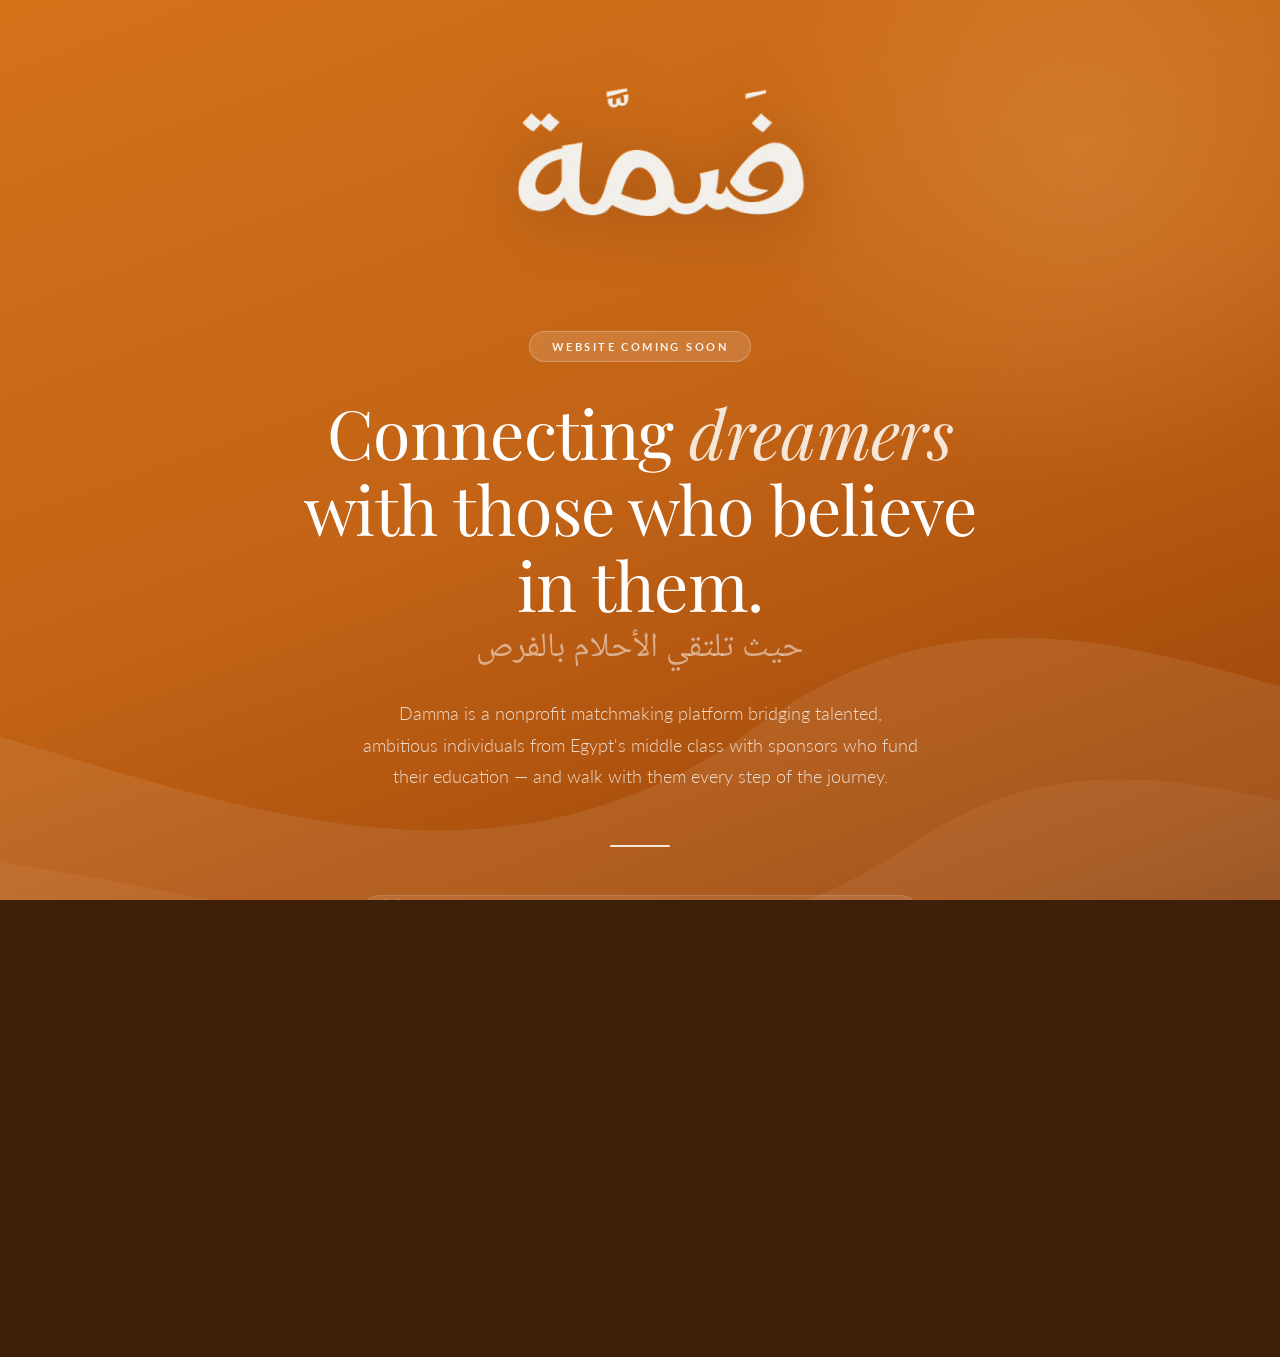
==== commit 4e41e0af: "Claude code structuring and cleanup" ====
--- a/index.html
+++ b/index.html
@@ -3,402 +3,16 @@
 <head>
 <meta charset="UTF-8">
 <meta name="viewport" content="width=device-width, initial-scale=1.0">
+<meta name="description" content="Damma | ضمة — A nonprofit matchmaking platform connecting Egypt's talented middle class with sponsors. Coming soon.">
+<meta property="og:title" content="Damma | ضمة — Coming Soon">
+<meta property="og:description" content="A nonprofit matchmaking platform connecting dreamers with those who believe in them. Launching soon.">
+<meta property="og:type" content="website">
+<meta name="twitter:card" content="summary_large_image">
+<link rel="icon" href="assets/images/logo.png" type="image/png">
 <title>Damma | ضمة — Coming Soon</title>
 <link rel="preconnect" href="https://fonts.googleapis.com">
 <link href="https://fonts.googleapis.com/css2?family=Playfair+Display:ital,wght@0,400;0,700;1,400&family=Lato:wght@300;400;700&family=Noto+Naskh+Arabic:wght@400;600;700&display=swap" rel="stylesheet">
-<style>
-  *, *::before, *::after { margin: 0; padding: 0; box-sizing: border-box; }
-
-  :root {
-    --orange:       #C8601A;
-    --orange-mid:   #A84A0E;
-    --orange-deep:  #7A3008;
-    --orange-dark:  #3D1F0A;
-    --orange-light: #E8956A;
-    --orange-pale:  #F5E6D8;
-    --cream:        #FDF6EE;
-    --navy:         #1A2340;
-    --white:        #ffffff;
-  }
-
-  html, body {
-    height: 100%;
-    font-family: 'Lato', sans-serif;
-    overflow-x: hidden;
-    background: var(--orange-dark);
-  }
-
-  /* ─── WAVE BACKGROUND ─── */
-  .page {
-    min-height: 100vh;
-    background: linear-gradient(160deg, var(--orange) 0%, var(--orange-mid) 38%, var(--orange-deep) 68%, var(--orange-dark) 100%);
-    display: flex;
-    flex-direction: column;
-    align-items: center;
-    justify-content: center;
-    position: relative;
-    overflow: hidden;
-    padding: 60px 24px 40px;
-  }
-
-  /* Decorative wave ribbon like the deck */
-  .wave-ribbon {
-    position: absolute;
-    pointer-events: none;
-    inset: 0;
-    z-index: 0;
-  }
-  .wave-ribbon svg {
-    width: 100%;
-    height: 100%;
-  }
-
-  /* Glow blobs */
-  .glow {
-    position: absolute;
-    border-radius: 50%;
-    pointer-events: none;
-    z-index: 0;
-  }
-  .glow-1 {
-    width: 700px; height: 700px;
-    background: radial-gradient(circle, rgba(255,210,140,0.18) 0%, transparent 70%);
-    top: -200px; right: -150px;
-  }
-  .glow-2 {
-    width: 500px; height: 500px;
-    background: radial-gradient(circle, rgba(255,180,80,0.13) 0%, transparent 70%);
-    bottom: -180px; left: -100px;
-  }
-
-  /* ─── CONTENT WRAPPER ─── */
-  .content {
-    position: relative;
-    z-index: 2;
-    display: flex;
-    flex-direction: column;
-    align-items: center;
-    text-align: center;
-    max-width: 720px;
-    width: 100%;
-    gap: 0;
-    animation: fadeUp 1.1s cubic-bezier(0.22,1,0.36,1) both;
-  }
-
-  /* ─── LOGO ─── */
-  .logo-wrap {
-    margin-bottom: 28px;
-  }
-  .logo-img {
-    width: clamp(200px, 40vw, 380px);
-    filter: drop-shadow(0 6px 32px rgba(0,0,0,0.22));
-    display: block;
-    margin: 0 auto;
-    animation: logoFloat 6s ease-in-out infinite;
-  }
-
-  /* ─── COMING SOON PILL ─── */
-  .pill {
-    display: inline-block;
-    background: rgba(255,255,255,0.14);
-    backdrop-filter: blur(10px);
-    border: 1px solid rgba(255,255,255,0.22);
-    color: rgba(255,255,255,0.9);
-    font-size: 11px;
-    font-weight: 700;
-    letter-spacing: 0.22em;
-    text-transform: uppercase;
-    padding: 8px 22px;
-    border-radius: 40px;
-    margin-bottom: 32px;
-  }
-
-  /* ─── HEADLINE ─── */
-  .headline {
-    font-family: 'Playfair Display', serif;
-    font-size: clamp(32px, 5.5vw, 68px);
-    font-weight: 400;
-    color: var(--white);
-    line-height: 1.12;
-    margin-bottom: 10px;
-    letter-spacing: -0.01em;
-  }
-  .headline em {
-    font-style: italic;
-    color: var(--orange-pale);
-  }
-
-  /* ─── ARABIC SUB ─── */
-  .arabic-sub {
-    font-family: 'Noto Naskh Arabic', serif;
-    font-size: clamp(20px, 3vw, 34px);
-    color: rgba(255,255,255,0.5);
-    line-height: 1;
-    margin-bottom: 32px;
-    direction: rtl;
-  }
-
-  /* ─── TAGLINE ─── */
-  .tagline {
-    font-size: clamp(15px, 2vw, 18px);
-    font-weight: 300;
-    color: rgba(255,255,255,0.78);
-    line-height: 1.75;
-    max-width: 560px;
-    margin-bottom: 52px;
-  }
-
-  /* ─── DIVIDER ─── */
-  .divider {
-    width: 60px;
-    height: 2px;
-    background: var(--orange-pale);
-    opacity: 0.5;
-    margin: 0 auto 48px;
-    border-radius: 2px;
-  }
-
-  /* ─── PILLARS ─── */
-  .pillars {
-    display: flex;
-    gap: 20px;
-    justify-content: center;
-    flex-wrap: wrap;
-    margin-bottom: 56px;
-    width: 100%;
-  }
-  .pillar {
-    background: rgba(255,255,255,0.1);
-    backdrop-filter: blur(12px);
-    border: 1px solid rgba(255,255,255,0.15);
-    border-radius: 20px;
-    padding: 28px 24px;
-    flex: 1;
-    min-width: 160px;
-    max-width: 210px;
-    transition: all 0.35s ease;
-    cursor: default;
-  }
-  .pillar:hover {
-    background: rgba(255,255,255,0.17);
-    transform: translateY(-5px);
-    box-shadow: 0 16px 48px rgba(0,0,0,0.2);
-  }
-  .pillar-icon {
-    font-size: 32px;
-    margin-bottom: 12px;
-    display: block;
-  }
-  .pillar-title {
-    font-family: 'Playfair Display', serif;
-    font-size: 16px;
-    font-weight: 700;
-    color: var(--white);
-    margin-bottom: 6px;
-  }
-  .pillar-desc {
-    font-size: 13px;
-    color: rgba(255,255,255,0.65);
-    line-height: 1.55;
-  }
-
-  /* ─── NOTIFY FORM ─── */
-  .notify-label {
-    font-size: 12px;
-    font-weight: 700;
-    letter-spacing: 0.15em;
-    text-transform: uppercase;
-    color: rgba(255,255,255,0.6);
-    margin-bottom: 14px;
-    display: block;
-  }
-  .notify-form {
-    display: flex;
-    gap: 0;
-    max-width: 440px;
-    width: 100%;
-    margin: 0 auto 16px;
-    border-radius: 50px;
-    overflow: hidden;
-    box-shadow: 0 10px 40px rgba(0,0,0,0.25);
-  }
-  .notify-input {
-    flex: 1;
-    background: rgba(255,255,255,0.95);
-    border: none;
-    outline: none;
-    padding: 16px 22px;
-    font-family: 'Lato', sans-serif;
-    font-size: 14px;
-    color: var(--orange-dark);
-  }
-  .notify-input::placeholder { color: rgba(61,31,10,0.45); }
-  .notify-btn {
-    background: var(--navy);
-    color: white;
-    border: none;
-    padding: 16px 28px;
-    font-family: 'Lato', sans-serif;
-    font-size: 13px;
-    font-weight: 700;
-    letter-spacing: 0.06em;
-    text-transform: uppercase;
-    cursor: pointer;
-    transition: background 0.3s;
-    white-space: nowrap;
-  }
-  .notify-btn:hover { background: #2c3b63; }
-
-  .notify-note {
-    font-size: 12px;
-    color: rgba(255,255,255,0.42);
-    letter-spacing: 0.04em;
-    margin-bottom: 56px;
-  }
-
-  /* ─── QUOTE ─── */
-  .quote-block {
-    background: rgba(255,255,255,0.09);
-    border: 1px solid rgba(255,255,255,0.12);
-    border-radius: 20px;
-    padding: 32px 36px;
-    max-width: 560px;
-    margin: 0 auto 56px;
-    position: relative;
-  }
-  .quote-block::before {
-    content: '"';
-    font-family: 'Playfair Display', serif;
-    font-size: 100px;
-    color: rgba(255,255,255,0.1);
-    position: absolute;
-    top: -16px; left: 16px;
-    line-height: 1;
-  }
-  .quote-text {
-    font-family: 'Playfair Display', serif;
-    font-size: clamp(15px, 2vw, 18px);
-    font-style: italic;
-    color: rgba(255,255,255,0.85);
-    line-height: 1.65;
-    position: relative;
-    z-index: 1;
-  }
-
-  /* ─── CONTACT LINKS ─── */
-  .contact-row {
-    display: flex;
-    gap: 16px;
-    justify-content: center;
-    flex-wrap: wrap;
-    margin-bottom: 0;
-  }
-  .contact-link {
-    display: inline-flex;
-    align-items: center;
-    gap: 8px;
-    padding: 12px 24px;
-    border-radius: 40px;
-    text-decoration: none;
-    font-size: 13px;
-    font-weight: 700;
-    letter-spacing: 0.05em;
-    transition: all 0.3s;
-  }
-  .contact-link.primary {
-    background: var(--white);
-    color: var(--orange);
-  }
-  .contact-link.primary:hover {
-    background: var(--orange-pale);
-    transform: translateY(-2px);
-    box-shadow: 0 8px 24px rgba(0,0,0,0.18);
-  }
-  .contact-link.ghost {
-    background: transparent;
-    color: rgba(255,255,255,0.75);
-    border: 1.5px solid rgba(255,255,255,0.35);
-  }
-  .contact-link.ghost:hover {
-    background: rgba(255,255,255,0.1);
-    color: white;
-    border-color: rgba(255,255,255,0.6);
-    transform: translateY(-2px);
-  }
-
-  /* ─── FOOTER ─── */
-  .page-footer {
-    position: relative;
-    z-index: 2;
-    margin-top: 56px;
-    text-align: center;
-  }
-  .footer-tagline {
-    font-family: 'Playfair Display', serif;
-    font-size: 15px;
-    font-style: italic;
-    color: rgba(255,255,255,0.38);
-    letter-spacing: 0.04em;
-  }
-
-  /* ─── BOTTOM WAVE ─── */
-  .bottom-wave {
-    position: absolute;
-    bottom: 0; left: 0; right: 0;
-    pointer-events: none;
-    z-index: 1;
-  }
-  .bottom-wave svg { display: block; }
-
-  /* ─── SCROLL PROGRESS ─── */
-  .progress-bar {
-    position: fixed;
-    top: 0; left: 0;
-    height: 3px;
-    background: var(--orange-pale);
-    z-index: 999;
-    width: 0;
-    transition: width 0.15s;
-  }
-
-  /* ─── ANIMATIONS ─── */
-  @keyframes fadeUp {
-    from { opacity: 0; transform: translateY(40px); }
-    to   { opacity: 1; transform: translateY(0); }
-  }
-  @keyframes logoFloat {
-    0%, 100% { transform: translateY(0); }
-    50%       { transform: translateY(-10px); }
-  }
-  .stagger-1 { animation: fadeUp 0.9s 0.1s cubic-bezier(0.22,1,0.36,1) both; }
-  .stagger-2 { animation: fadeUp 0.9s 0.25s cubic-bezier(0.22,1,0.36,1) both; }
-  .stagger-3 { animation: fadeUp 0.9s 0.4s cubic-bezier(0.22,1,0.36,1) both; }
-  .stagger-4 { animation: fadeUp 0.9s 0.55s cubic-bezier(0.22,1,0.36,1) both; }
-  .stagger-5 { animation: fadeUp 0.9s 0.7s cubic-bezier(0.22,1,0.36,1) both; }
-  .stagger-6 { animation: fadeUp 0.9s 0.85s cubic-bezier(0.22,1,0.36,1) both; }
-  .stagger-7 { animation: fadeUp 0.9s 1.0s cubic-bezier(0.22,1,0.36,1) both; }
-
-  /* ─── RESPONSIVE ─── */
-  @media (max-width: 600px) {
-    .pillars { gap: 12px; }
-    .pillar { min-width: 130px; padding: 22px 16px; }
-    .notify-form { flex-direction: column; border-radius: 16px; }
-    .notify-input { border-radius: 16px 16px 0 0; padding: 14px 18px; }
-    .notify-btn { border-radius: 0 0 16px 16px; padding: 14px 18px; }
-    .quote-block { padding: 24px 20px; }
-    .contact-row { flex-direction: column; align-items: center; }
-  }
-
-  /* Success message */
-  .success-msg {
-    display: none;
-    color: rgba(255,255,255,0.9);
-    font-size: 14px;
-    font-weight: 600;
-    letter-spacing: 0.05em;
-    margin-bottom: 12px;
-  }
-</style>
+<link rel="stylesheet" href="assets/css/coming-soon.css">
 </head>
 <body>
 
@@ -425,7 +39,7 @@
     <!-- Logo -->
     <div class="logo-wrap stagger-1">
       <img
-        src="[data-uri]"
+        src="assets/images/logo.png"
         alt="Damma — ضمة"
         class="logo-img"
       />
@@ -488,33 +102,6 @@
   </div>
 </div>
 
-<script>
-  // Scroll progress
-  window.addEventListener('scroll', () => {
-    const el = document.getElementById('progressBar');
-    const pct = window.scrollY / (document.body.scrollHeight - window.innerHeight) * 100;
-    el.style.width = pct + '%';
-  });
-
-  // Email notify mock handler
-  function handleNotify() {
-    const input = document.getElementById('emailInput');
-    const form = document.getElementById('notifyForm');
-    const msg = document.getElementById('successMsg');
-    const val = input.value.trim();
-    if (!val || !val.includes('@')) {
-      input.style.outline = '2px solid #C8601A';
-      setTimeout(() => input.style.outline = '', 1500);
-      return;
-    }
-    form.style.display = 'none';
-    msg.style.display = 'block';
-  }
-
-  // Enter key on input
-  document.getElementById('emailInput').addEventListener('keydown', e => {
-    if (e.key === 'Enter') handleNotify();
-  });
-</script>
+<script src="assets/js/coming-soon.js" defer></script>
 </body>
 </html>
--- a/assets/css/coming-soon.css
+++ b/assets/css/coming-soon.css
@@ -0,0 +1,391 @@
+  *, *::before, *::after { margin: 0; padding: 0; box-sizing: border-box; }
+
+  :root {
+    --orange:       #D4721A;
+    --orange-mid:   #C26316;
+    --orange-deep:  #A0480A;
+    --orange-dark:  #3D1F0A;
+    --orange-light: #E8956A;
+    --orange-pale:  #F5E6D8;
+    --cream:        #FDF6EE;
+    --navy:         #1A2340;
+    --white:        #ffffff;
+  }
+
+  html, body {
+    height: 100%;
+    font-family: 'Lato', sans-serif;
+    overflow-x: hidden;
+    background: var(--orange-dark);
+  }
+
+  /* ─── WAVE BACKGROUND ─── */
+  .page {
+    min-height: 100vh;
+    background: linear-gradient(160deg, var(--orange) 0%, var(--orange-mid) 38%, var(--orange-deep) 68%, var(--orange-dark) 100%);
+    display: flex;
+    flex-direction: column;
+    align-items: center;
+    justify-content: center;
+    position: relative;
+    overflow: hidden;
+    padding: 60px 24px 40px;
+  }
+
+  /* Decorative wave ribbon like the deck */
+  .wave-ribbon {
+    position: absolute;
+    pointer-events: none;
+    inset: 0;
+    z-index: 0;
+  }
+  .wave-ribbon svg {
+    width: 100%;
+    height: 100%;
+  }
+
+  /* Glow blobs */
+  .glow {
+    position: absolute;
+    border-radius: 50%;
+    pointer-events: none;
+    z-index: 0;
+  }
+  .glow-1 {
+    width: 700px; height: 700px;
+    background: radial-gradient(circle, rgba(255,210,140,0.18) 0%, transparent 70%);
+    top: -200px; right: -150px;
+  }
+  .glow-2 {
+    width: 500px; height: 500px;
+    background: radial-gradient(circle, rgba(255,180,80,0.13) 0%, transparent 70%);
+    bottom: -180px; left: -100px;
+  }
+
+  /* ─── CONTENT WRAPPER ─── */
+  .content {
+    position: relative;
+    z-index: 2;
+    display: flex;
+    flex-direction: column;
+    align-items: center;
+    text-align: center;
+    max-width: 720px;
+    width: 100%;
+    gap: 0;
+    animation: fadeUp 1.1s cubic-bezier(0.22,1,0.36,1) both;
+  }
+
+  /* ─── LOGO ─── */
+  .logo-wrap {
+    margin-bottom: 28px;
+  }
+  .logo-img {
+    width: clamp(200px, 40vw, 380px);
+    filter: drop-shadow(0 6px 32px rgba(0,0,0,0.22));
+    display: block;
+    margin: 0 auto;
+    animation: logoFloat 6s ease-in-out infinite;
+  }
+
+  /* ─── COMING SOON PILL ─── */
+  .pill {
+    display: inline-block;
+    background: rgba(255,255,255,0.14);
+    backdrop-filter: blur(10px);
+    border: 1px solid rgba(255,255,255,0.22);
+    color: rgba(255,255,255,0.9);
+    font-size: 11px;
+    font-weight: 700;
+    letter-spacing: 0.22em;
+    text-transform: uppercase;
+    padding: 8px 22px;
+    border-radius: 40px;
+    margin-bottom: 32px;
+  }
+
+  /* ─── HEADLINE ─── */
+  .headline {
+    font-family: 'Playfair Display', serif;
+    font-size: clamp(32px, 5.5vw, 68px);
+    font-weight: 400;
+    color: var(--white);
+    line-height: 1.12;
+    margin-bottom: 10px;
+    letter-spacing: -0.01em;
+  }
+  .headline em {
+    font-style: italic;
+    color: var(--orange-pale);
+  }
+
+  /* ─── ARABIC SUB ─── */
+  .arabic-sub {
+    font-family: 'Noto Naskh Arabic', serif;
+    font-size: clamp(20px, 3vw, 34px);
+    color: rgba(255,255,255,0.5);
+    line-height: 1;
+    margin-bottom: 32px;
+    direction: rtl;
+  }
+
+  /* ─── TAGLINE ─── */
+  .tagline {
+    font-size: clamp(15px, 2vw, 18px);
+    font-weight: 300;
+    color: rgba(255,255,255,0.78);
+    line-height: 1.75;
+    max-width: 560px;
+    margin-bottom: 52px;
+  }
+
+  /* ─── DIVIDER ─── */
+  .divider {
+    width: 60px;
+    height: 2px;
+    background: var(--orange-pale);
+    opacity: 0.5;
+    margin: 0 auto 48px;
+    border-radius: 2px;
+  }
+
+  /* ─── PILLARS ─── */
+  .pillars {
+    display: flex;
+    gap: 20px;
+    justify-content: center;
+    flex-wrap: wrap;
+    margin-bottom: 56px;
+    width: 100%;
+  }
+  .pillar {
+    background: rgba(255,255,255,0.1);
+    backdrop-filter: blur(12px);
+    border: 1px solid rgba(255,255,255,0.15);
+    border-radius: 20px;
+    padding: 28px 24px;
+    flex: 1;
+    min-width: 160px;
+    max-width: 210px;
+    transition: all 0.35s ease;
+    cursor: default;
+  }
+  .pillar:hover {
+    background: rgba(255,255,255,0.17);
+    transform: translateY(-5px);
+    box-shadow: 0 16px 48px rgba(0,0,0,0.2);
+  }
+  .pillar-icon {
+    font-size: 32px;
+    margin-bottom: 12px;
+    display: block;
+  }
+  .pillar-title {
+    font-family: 'Playfair Display', serif;
+    font-size: 16px;
+    font-weight: 700;
+    color: var(--white);
+    margin-bottom: 6px;
+  }
+  .pillar-desc {
+    font-size: 13px;
+    color: rgba(255,255,255,0.65);
+    line-height: 1.55;
+  }
+
+  /* ─── NOTIFY FORM ─── */
+  .notify-label {
+    font-size: 12px;
+    font-weight: 700;
+    letter-spacing: 0.15em;
+    text-transform: uppercase;
+    color: rgba(255,255,255,0.6);
+    margin-bottom: 14px;
+    display: block;
+  }
+  .notify-form {
+    display: flex;
+    gap: 0;
+    max-width: 440px;
+    width: 100%;
+    margin: 0 auto 16px;
+    border-radius: 50px;
+    overflow: hidden;
+    box-shadow: 0 10px 40px rgba(0,0,0,0.25);
+  }
+  .notify-input {
+    flex: 1;
+    background: rgba(255,255,255,0.95);
+    border: none;
+    outline: none;
+    padding: 16px 22px;
+    font-family: 'Lato', sans-serif;
+    font-size: 14px;
+    color: var(--orange-dark);
+  }
+  .notify-input::placeholder { color: rgba(61,31,10,0.45); }
+  .notify-btn {
+    background: var(--navy);
+    color: white;
+    border: none;
+    padding: 16px 28px;
+    font-family: 'Lato', sans-serif;
+    font-size: 13px;
+    font-weight: 700;
+    letter-spacing: 0.06em;
+    text-transform: uppercase;
+    cursor: pointer;
+    transition: background 0.3s;
+    white-space: nowrap;
+  }
+  .notify-btn:hover { background: #2c3b63; }
+
+  .notify-note {
+    font-size: 12px;
+    color: rgba(255,255,255,0.42);
+    letter-spacing: 0.04em;
+    margin-bottom: 56px;
+  }
+
+  /* ─── QUOTE ─── */
+  .quote-block {
+    background: rgba(255,255,255,0.09);
+    border: 1px solid rgba(255,255,255,0.12);
+    border-radius: 20px;
+    padding: 32px 36px;
+    max-width: 560px;
+    margin: 0 auto 56px;
+    position: relative;
+  }
+  .quote-block::before {
+    content: '"';
+    font-family: 'Playfair Display', serif;
+    font-size: 100px;
+    color: rgba(255,255,255,0.1);
+    position: absolute;
+    top: -16px; left: 16px;
+    line-height: 1;
+  }
+  .quote-text {
+    font-family: 'Playfair Display', serif;
+    font-size: clamp(15px, 2vw, 18px);
+    font-style: italic;
+    color: rgba(255,255,255,0.85);
+    line-height: 1.65;
+    position: relative;
+    z-index: 1;
+  }
+
+  /* ─── CONTACT LINKS ─── */
+  .contact-row {
+    display: flex;
+    gap: 16px;
+    justify-content: center;
+    flex-wrap: wrap;
+    margin-bottom: 0;
+  }
+  .contact-link {
+    display: inline-flex;
+    align-items: center;
+    gap: 8px;
+    padding: 12px 24px;
+    border-radius: 40px;
+    text-decoration: none;
+    font-size: 13px;
+    font-weight: 700;
+    letter-spacing: 0.05em;
+    transition: all 0.3s;
+  }
+  .contact-link.primary {
+    background: var(--white);
+    color: var(--orange);
+  }
+  .contact-link.primary:hover {
+    background: var(--orange-pale);
+    transform: translateY(-2px);
+    box-shadow: 0 8px 24px rgba(0,0,0,0.18);
+  }
+  .contact-link.ghost {
+    background: transparent;
+    color: rgba(255,255,255,0.75);
+    border: 1.5px solid rgba(255,255,255,0.35);
+  }
+  .contact-link.ghost:hover {
+    background: rgba(255,255,255,0.1);
+    color: white;
+    border-color: rgba(255,255,255,0.6);
+    transform: translateY(-2px);
+  }
+
+  /* ─── FOOTER ─── */
+  .page-footer {
+    position: relative;
+    z-index: 2;
+    margin-top: 56px;
+    text-align: center;
+  }
+  .footer-tagline {
+    font-family: 'Playfair Display', serif;
+    font-size: 15px;
+    font-style: italic;
+    color: rgba(255,255,255,0.38);
+    letter-spacing: 0.04em;
+  }
+
+  /* ─── BOTTOM WAVE ─── */
+  .bottom-wave {
+    position: absolute;
+    bottom: 0; left: 0; right: 0;
+    pointer-events: none;
+    z-index: 1;
+  }
+  .bottom-wave svg { display: block; }
+
+  /* ─── SCROLL PROGRESS ─── */
+  .progress-bar {
+    position: fixed;
+    top: 0; left: 0;
+    height: 3px;
+    background: var(--orange-pale);
+    z-index: 999;
+    width: 0;
+    transition: width 0.15s;
+  }
+
+  /* ─── ANIMATIONS ─── */
+  @keyframes fadeUp {
+    from { opacity: 0; transform: translateY(40px); }
+    to   { opacity: 1; transform: translateY(0); }
+  }
+  @keyframes logoFloat {
+    0%, 100% { transform: translateY(0); }
+    50%       { transform: translateY(-10px); }
+  }
+  .stagger-1 { animation: fadeUp 0.9s 0.1s cubic-bezier(0.22,1,0.36,1) both; }
+  .stagger-2 { animation: fadeUp 0.9s 0.25s cubic-bezier(0.22,1,0.36,1) both; }
+  .stagger-3 { animation: fadeUp 0.9s 0.4s cubic-bezier(0.22,1,0.36,1) both; }
+  .stagger-4 { animation: fadeUp 0.9s 0.55s cubic-bezier(0.22,1,0.36,1) both; }
+  .stagger-5 { animation: fadeUp 0.9s 0.7s cubic-bezier(0.22,1,0.36,1) both; }
+  .stagger-6 { animation: fadeUp 0.9s 0.85s cubic-bezier(0.22,1,0.36,1) both; }
+  .stagger-7 { animation: fadeUp 0.9s 1.0s cubic-bezier(0.22,1,0.36,1) both; }
+
+  /* ─── RESPONSIVE ─── */
+  @media (max-width: 600px) {
+    .pillars { gap: 12px; }
+    .pillar { min-width: 130px; padding: 22px 16px; }
+    .notify-form { flex-direction: column; border-radius: 16px; }
+    .notify-input { border-radius: 16px 16px 0 0; padding: 14px 18px; }
+    .notify-btn { border-radius: 0 0 16px 16px; padding: 14px 18px; }
+    .quote-block { padding: 24px 20px; }
+    .contact-row { flex-direction: column; align-items: center; }
+  }
+
+  /* Success message */
+  .success-msg {
+    display: none;
+    color: rgba(255,255,255,0.9);
+    font-size: 14px;
+    font-weight: 600;
+    letter-spacing: 0.05em;
+    margin-bottom: 12px;
+  }
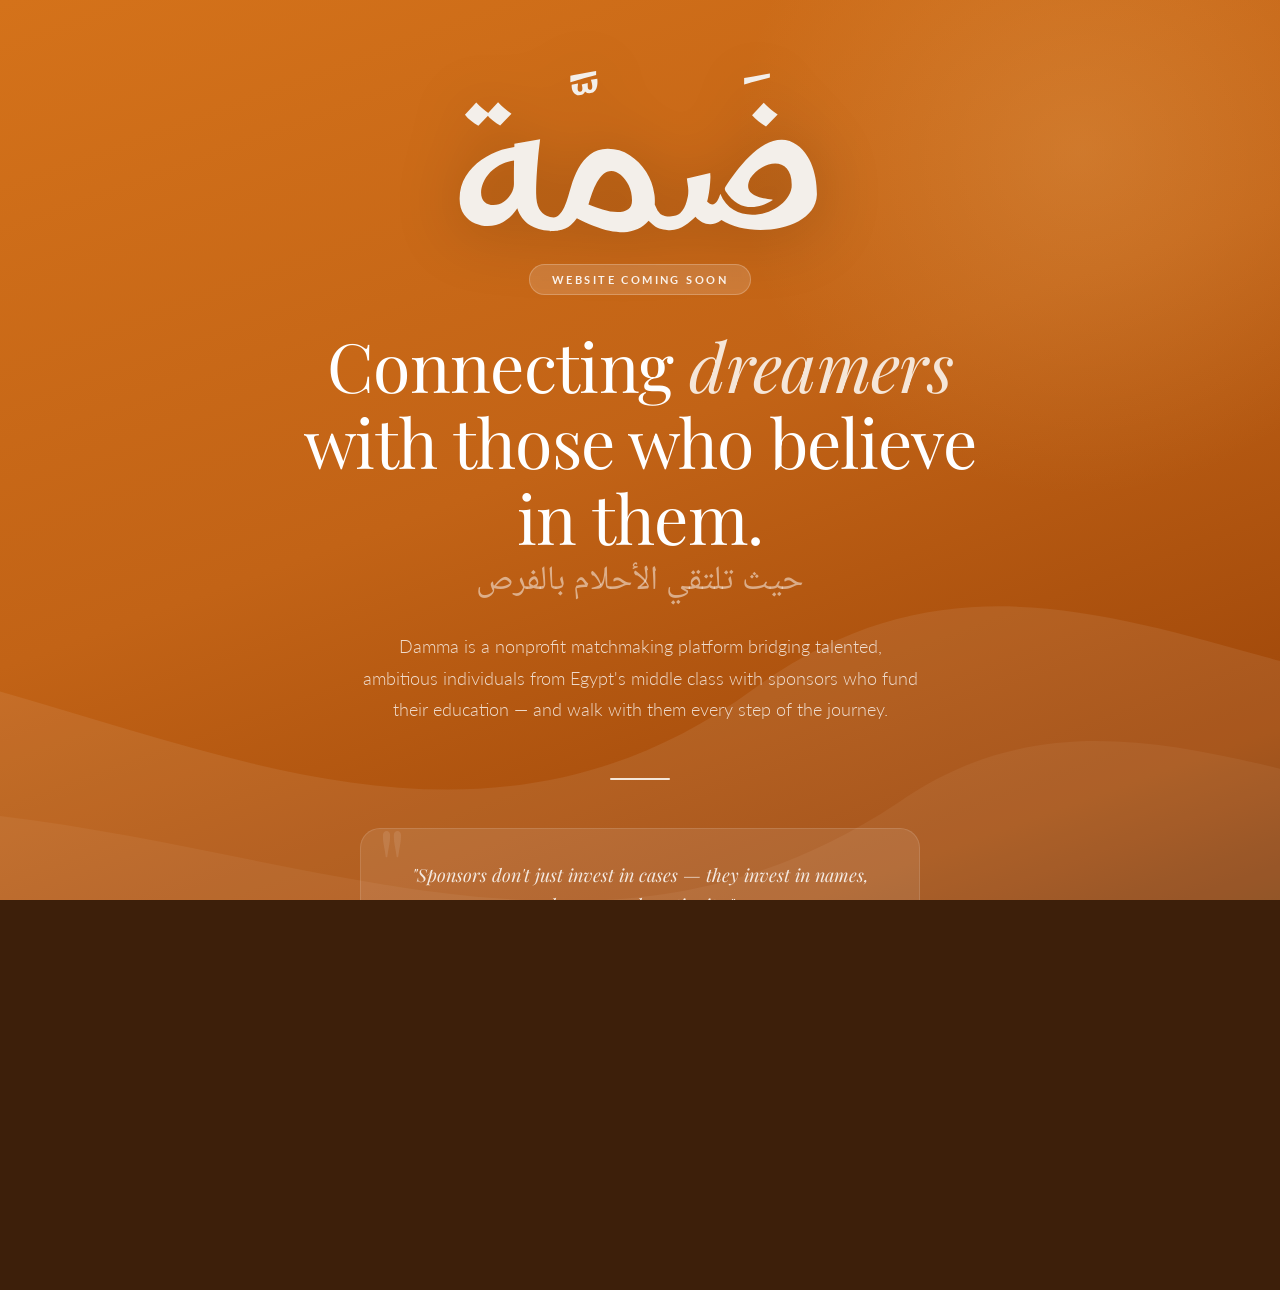
==== commit d2ac699f: "Fix initial website comments - fix logo - fix overlapping buttons - fix dreams pictures - add market" ====
--- a/index.html
+++ b/index.html
@@ -8,7 +8,7 @@
 <meta property="og:description" content="A nonprofit matchmaking platform connecting dreamers with those who believe in them. Launching soon.">
 <meta property="og:type" content="website">
 <meta name="twitter:card" content="summary_large_image">
-<link rel="icon" href="assets/images/logo.png" type="image/png">
+<link rel="icon" href="assets/branding_material/Final Logo/PNG/Damma - (ar) Logo_2026_Orange.png" type="image/png">
 <title>Damma | ضمة — Coming Soon</title>
 <link rel="preconnect" href="https://fonts.googleapis.com">
 <link href="https://fonts.googleapis.com/css2?family=Playfair+Display:ital,wght@0,400;0,700;1,400&family=Lato:wght@300;400;700&family=Noto+Naskh+Arabic:wght@400;600;700&display=swap" rel="stylesheet">
@@ -39,7 +39,7 @@
     <!-- Logo -->
     <div class="logo-wrap stagger-1">
       <img
-        src="assets/images/logo.png"
+        src="assets/branding_material/Final Logo/SVG/Damma - (ar) Logo_2026_White.svg"
         alt="Damma — ضمة"
         class="logo-img"
       />
